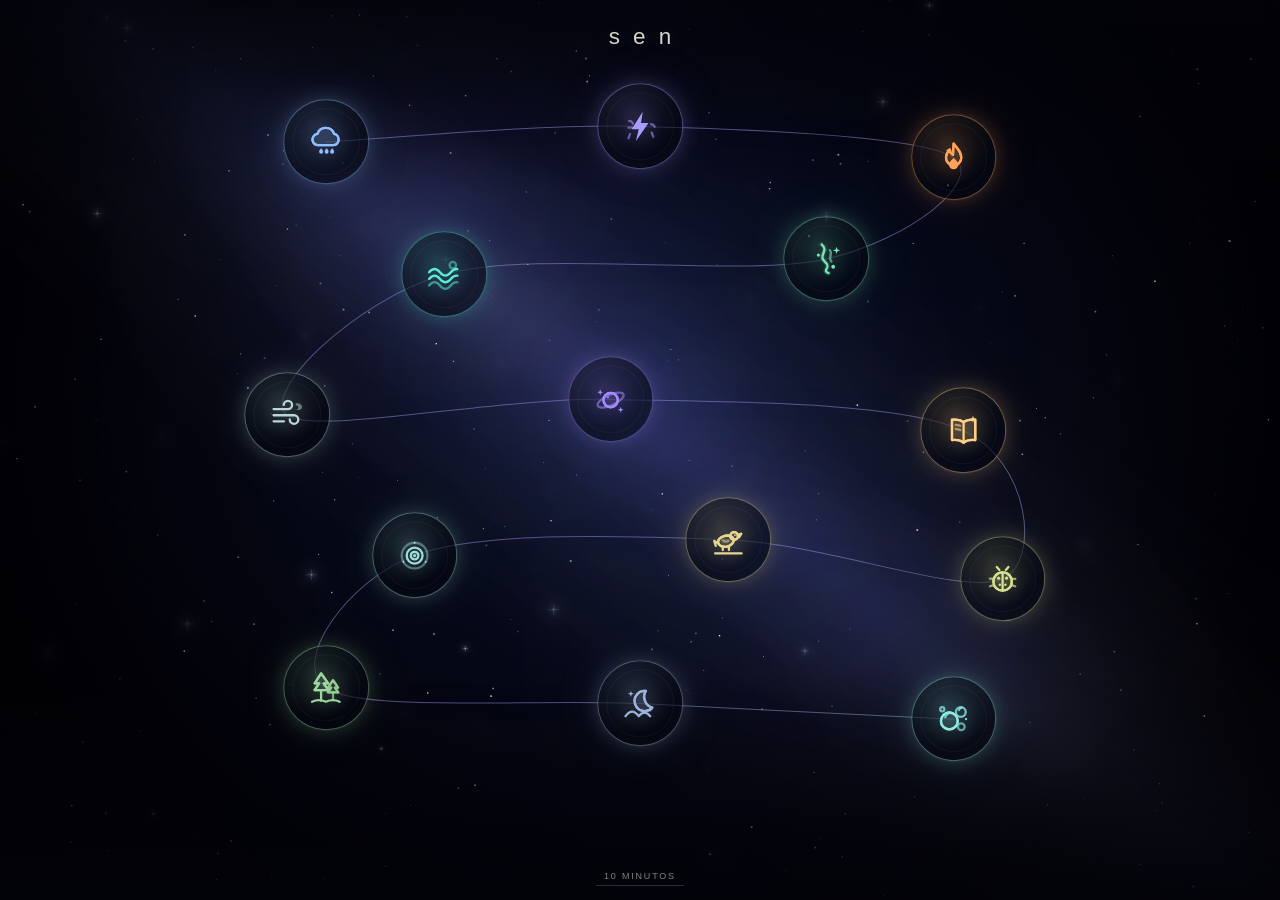
==== index.html @ 1aa938ed "Rehace los audios con escenas y fondo mínimo; limita la duración y limpia el menú" ====
<!doctype html>
<html lang="es">
  <head>
    <meta charset="utf-8" />
    <meta name="viewport" content="width=device-width, initial-scale=1, viewport-fit=cover" />
    <meta name="color-scheme" content="dark" />
    <meta name="theme-color" content="#07080a" />
    <meta
      name="description"
      content="sen: catorce ambientes de luz y sonido para descansar. Sesiones de 10, 15 o 30 minutos."
    />
    <meta name="apple-mobile-web-app-capable" content="yes" />
    <meta name="mobile-web-app-capable" content="yes" />
    <meta name="apple-mobile-web-app-status-bar-style" content="black-translucent" />
    <meta name="apple-mobile-web-app-title" content="sen" />
    <title>sen</title>
    <link rel="icon" href="assets/favicon.svg" type="image/svg+xml" />
    <link rel="stylesheet" href="src/styles/main.css" />
  </head>
  <body>
    <canvas class="menu-canvas" id="menu-canvas" aria-hidden="true"></canvas>
    <div class="menu-shade" aria-hidden="true"></div>

    <main class="app" id="app">
      <header class="brand">
        <span class="brand__mark">sen</span>
      </header>

      <h1 class="sr-only">sen — elige un ambiente de luz y sonido y la duración de tu sesión</h1>

      <div class="constellation" id="constellation">
        <svg class="constellation__lines" id="constellation-lines" viewBox="0 0 100 100" preserveAspectRatio="none" aria-hidden="true"></svg>
        <div class="nodes" id="grid" role="group" aria-label="Elige un ambiente"></div>
      </div>

      <footer class="foot">
        <button
          class="foot__duration"
          id="duration-trigger"
          type="button"
          aria-haspopup="dialog"
          aria-expanded="false"
          aria-controls="duration-pop"
          aria-label="Duración de la sesión: 10 minutos"
        >10 minutos</button>
      </footer>

      <section class="duration-pop" id="duration-pop" role="dialog" aria-label="Duración de la sesión" hidden>
        <div class="duration-pop__head">
          <h2>Duración de la sesión</h2>
          <button class="duration-pop__close" id="duration-close" type="button" aria-label="Cerrar">×</button>
        </div>
        <div class="duration-options" id="duration-options" role="group" aria-label="Minutos"></div>
        <p class="duration-note">La sesión termina con un fundido de 30 segundos.</p>
      </section>

      <noscript>
        <p class="noscript">sen necesita JavaScript para reproducir luz y sonido.</p>
      </noscript>
    </main>

    <section
      class="stage"
      id="stage"
      role="dialog"
      aria-modal="true"
      aria-label="Sesión"
      aria-hidden="true"
      tabindex="-1"
      hidden
    >
      <canvas class="stage__canvas" id="canvas" aria-hidden="true"></canvas>
      <div class="stage__vignette" aria-hidden="true"></div>
      <div class="stage__progress" aria-hidden="true"><span id="progress"></span></div>
      <div class="stage__dim" id="dim" aria-hidden="true"></div>

      <p class="stage__note" id="note" hidden>Audio no disponible</p>
      <p class="sr-only" id="live" aria-live="polite"></p>
    </section>

    <script type="module" src="src/main.js"></script>
  </body>
</html>
---- src/styles/main.css ----
:root {
  --bg: #02030a;
  --node-size: clamp(50px, 9.5vh, 100px);
  --ink: #eae6dd;
  --muted: #85847f;
  --radius: clamp(14px, 3.6vw, 20px);
  --pad-x: clamp(16px, 5vw, 48px);
  color-scheme: dark;
}

*,
*::before,
*::after {
  box-sizing: border-box;
}

html,
body {
  height: 100%;
}

html {
  overflow: hidden;
  background: var(--bg);
}

body {
  margin: 0;
  overflow: hidden;
  overscroll-behavior: none;
  background:
    radial-gradient(120% 80% at 50% 0%, #0a1024 0%, transparent 58%),
    var(--bg);
  color: var(--ink);
  font-family: ui-sans-serif, -apple-system, BlinkMacSystemFont, "SF Pro Text", "Segoe UI", Roboto, "Helvetica Neue", Arial, sans-serif;
  -webkit-font-smoothing: antialiased;
  -webkit-tap-highlight-color: transparent;
}

button {
  font: inherit;
  color: inherit;
}

[hidden] {
  display: none !important;
}

.sr-only {
  position: absolute;
  width: 1px;
  height: 1px;
  padding: 0;
  margin: -1px;
  overflow: hidden;
  clip: rect(0 0 0 0);
  clip-path: inset(50%);
  white-space: nowrap;
  border: 0;
}

/* --------------------------------------------------------------------------
   Pantalla principal
   -------------------------------------------------------------------------- */

.app {
  position: relative;
  z-index: 1;
  display: flex;
  flex-direction: column;
  height: 100vh;
  height: 100dvh;
  padding:
    max(14px, env(safe-area-inset-top))
    max(var(--pad-x), env(safe-area-inset-right))
    max(12px, env(safe-area-inset-bottom))
    max(var(--pad-x), env(safe-area-inset-left));
}

.menu-canvas {
  position: fixed;
  inset: 0;
  z-index: 0;
  width: 100%;
  height: 100%;
  pointer-events: none;
}

.menu-shade {
  position: fixed;
  inset: 0;
  z-index: 0;
  pointer-events: none;
  background:
    linear-gradient(180deg, rgba(2, 3, 9, 0.62) 0%, transparent 22%, transparent 74%, rgba(2, 3, 9, 0.72) 100%),
    radial-gradient(ellipse at 50% 46%, transparent 42%, rgba(0, 0, 0, 0.5) 100%);
}

.brand {
  display: flex;
  align-items: center;
  justify-content: center;
  flex: 0 0 auto;
  padding-top: clamp(4px, 1.4vh, 12px);
}

.brand__mark {
  padding-left: 0.58em;
  color: rgba(237, 233, 224, 0.9);
  font-size: clamp(18px, 2.5vmin, 24px);
  font-weight: 450;
  letter-spacing: 0.58em;
  line-height: 1;
  text-shadow: 0 0 24px rgba(190, 210, 255, 0.24);
}

.constellation {
  position: relative;
  flex: 1 1 auto;
  width: min(100%, 980px);
  max-height: 780px;
  min-height: 0;
  margin: auto;
}

.constellation__lines {
  position: absolute;
  inset: 0;
  z-index: 0;
  width: 100%;
  height: 100%;
  overflow: visible;
  pointer-events: none;
}

.constellation__lines path {
  fill: none;
  vector-effect: non-scaling-stroke;
  stroke-linecap: round;
  stroke-linejoin: round;
}

.constellation__lines .connection {
  stroke: url(#line-gradient);
  stroke-width: 1;
  opacity: 0.44;
  filter: drop-shadow(0 0 5px rgba(168, 194, 255, 0.3));
}

.constellation__lines .connection-glow {
  stroke: #a8c2ff;
  stroke-width: 7;
  opacity: 0.04;
  filter: blur(3px);
}

.constellation__lines .branch {
  stroke: url(#line-gradient);
  stroke-width: 0.8;
  opacity: 0.16;
}

.nodes {
  position: absolute;
  inset: 0;
  z-index: 1;
}

.node {
  position: absolute;
  left: calc(var(--x) * 1%);
  top: calc(var(--y) * 1%);
  display: grid;
  place-items: center;
  width: var(--node-size);
  height: var(--node-size);
  padding: 0;
  border: 1px solid var(--accent-line);
  border-radius: 50%;
  background:
    radial-gradient(circle at 40% 32%, var(--accent-soft), transparent 62%),
    rgba(5, 8, 16, 0.56);
  box-shadow:
    0 0 0 1px rgba(255, 255, 255, 0.025),
    0 0 24px -5px var(--accent-glow),
    0 0 62px -18px var(--accent-glow),
    inset 0 0 24px rgba(255, 255, 255, 0.02);
  color: var(--accent);
  cursor: pointer;
  transform: translate(-50%, -50%);
  transition:
    transform 240ms ease,
    border-color 240ms ease,
    box-shadow 240ms ease;
  animation: node-in 800ms cubic-bezier(0.22, 0.61, 0.36, 1) backwards;
  animation-delay: calc(var(--i) * 35ms + 100ms);
}

.node::before {
  content: "";
  position: absolute;
  inset: 8px;
  border: 1px solid rgba(255, 255, 255, 0.045);
  border-radius: 50%;
  pointer-events: none;
}

.node__icon {
  display: grid;
  place-items: center;
  width: 44%;
  height: 44%;
  filter: drop-shadow(0 0 9px var(--accent-glow));
  transition: transform 240ms ease;
}

.node__icon svg {
  width: 100%;
  height: 100%;
  fill: none;
  stroke: currentColor;
  stroke-width: 1.5;
  stroke-linecap: round;
  stroke-linejoin: round;
}

.node__icon svg .i-two {
  fill: currentColor;
  fill-opacity: 0.12;
}

.node__icon svg .i-solid {
  fill: currentColor;
  stroke: none;
}

.node__icon svg .i-dot {
  fill: currentColor;
  stroke: none;
}

.node__icon svg .i-soft-line {
  stroke-opacity: 0.55;
}

.node:active {
  transform: translate(-50%, -50%) scale(0.975);
}

.node:focus-visible {
  outline: 2px solid var(--accent);
  outline-offset: 5px;
}

@media (hover: hover) and (pointer: fine) {
  .node:hover {
    border-color: var(--accent);
    box-shadow:
      0 0 0 1px rgba(255, 255, 255, 0.04),
      0 0 30px -3px var(--accent-glow),
      0 0 80px -16px var(--accent-glow),
      inset 0 0 24px rgba(255, 255, 255, 0.03);
    transform: translate(-50%, -50%) scale(1.045);
  }

  .node:hover .node__icon {
    transform: scale(1.06);
  }
}

.foot {
  flex: 0 0 auto;
  display: flex;
  align-items: center;
  justify-content: center;
  padding: 8px 0 2px;
}

.foot__duration {
  padding: 4px 8px;
  border: 0;
  border-bottom: 1px solid rgba(255, 255, 255, 0.16);
  background: transparent;
  color: var(--muted);
  font: inherit;
  font-size: 9px;
  font-weight: 500;
  letter-spacing: 0.2em;
  text-transform: uppercase;
  cursor: pointer;
  transition: color 180ms ease, border-color 180ms ease;
}

.foot__duration:hover {
  color: var(--ink);
  border-color: var(--ink);
}

.foot__duration:focus-visible {
  outline: 2px solid var(--accent, #e9e4da);
  outline-offset: 4px;
}

.duration-pop {
  position: fixed;
  left: 50%;
  bottom: calc(max(16px, env(safe-area-inset-bottom)) + 44px);
  z-index: 6;
  width: min(calc(100vw - 32px), 360px);
  padding: 16px;
  border: 1px solid rgba(255, 255, 255, 0.12);
  border-radius: 18px;
  background: rgba(8, 11, 20, 0.88);
  box-shadow:
    0 24px 70px -30px rgba(0, 0, 0, 0.95),
    0 0 40px -28px rgba(160, 185, 255, 0.35);
  backdrop-filter: blur(24px) saturate(125%);
  -webkit-backdrop-filter: blur(24px) saturate(125%);
  transform: translateX(-50%);
  animation: duration-in 180ms ease;
}

.duration-pop__head {
  display: flex;
  align-items: center;
  justify-content: space-between;
  gap: 12px;
  margin-bottom: 13px;
}

.duration-pop__head h2 {
  margin: 0;
  color: var(--ink);
  font-size: 12px;
  font-weight: 500;
  letter-spacing: 0.04em;
}

.duration-pop__close {
  display: grid;
  place-items: center;
  width: 28px;
  height: 28px;
  padding: 0;
  border: 0;
  border-radius: 50%;
  background: transparent;
  color: var(--muted);
  font-size: 17px;
  cursor: pointer;
}

.duration-pop__close:hover {
  color: var(--ink);
  background: rgba(255, 255, 255, 0.06);
}

.duration-options {
  display: grid;
  grid-template-columns: repeat(3, minmax(0, 1fr));
  gap: 6px;
}

.duration-chip {
  min-height: 38px;
  padding: 0 6px;
  border: 1px solid rgba(255, 255, 255, 0.1);
  border-radius: 9px;
  background: rgba(255, 255, 255, 0.025);
  color: var(--muted);
  font: inherit;
  font-size: 11px;
  cursor: pointer;
  transition: color 160ms ease, border-color 160ms ease, background-color 160ms ease;
}

.duration-chip:hover {
  color: var(--ink);
  border-color: rgba(255, 255, 255, 0.22);
}

.duration-chip[aria-pressed="true"] {
  border-color: rgba(143, 189, 255, 0.65);
  background: rgba(143, 189, 255, 0.14);
  color: #e9f0ff;
}

.duration-note {
  margin: 11px 0 0;
  color: rgba(150, 148, 142, 0.72);
  font-size: 9.5px;
  line-height: 1.45;
}

@keyframes duration-in {
  from {
    opacity: 0;
    transform: translate(-50%, 6px);
  }
  to {
    opacity: 1;
    transform: translate(-50%, 0);
  }
}


.noscript {
  position: fixed;
  inset: auto 20px 24px;
  margin: 0;
  text-align: center;
  color: var(--muted);
  font-size: 12px;
}

@keyframes node-in {
  from {
    opacity: 0;
    scale: 0.9;
  }
  to {
    opacity: 1;
    scale: 1;
  }
}

@keyframes stage-in {
  from {
    opacity: 0;
  }
  to {
    opacity: 1;
  }
}

/* --------------------------------------------------------------------------
   Sesión a pantalla completa
   -------------------------------------------------------------------------- */

.stage {
  position: fixed;
  inset: 0;
  z-index: 10;
  overflow: hidden;
  background: #000;
  cursor: pointer;
  user-select: none;
  -webkit-user-select: none;
  opacity: 1;
  animation: stage-in 700ms ease;
  transition: opacity 420ms ease;
  touch-action: none;
}

.stage.is-leaving {
  opacity: 0;
  pointer-events: none;
}

.stage:focus {
  outline: none;
}

.stage__canvas {
  position: absolute;
  inset: 0;
  display: block;
  width: 100%;
  height: 100%;
}

.stage__vignette {
  position: absolute;
  inset: 0;
  background: radial-gradient(ellipse at 50% 50%, transparent 52%, rgba(0, 0, 0, 0.36) 100%);
  pointer-events: none;
}

.stage__progress {
  position: absolute;
  inset: 0 0 auto;
  height: 2px;
  background: rgba(255, 255, 255, 0.06);
  pointer-events: none;
}

.stage__progress span {
  display: block;
  width: 0;
  height: 100%;
  background: var(--accent, #e9e4da);
  box-shadow: 0 0 10px var(--accent, transparent);
}

.stage__dim {
  position: absolute;
  inset: 0;
  background: #000;
  opacity: 0;
  pointer-events: none;
  will-change: opacity;
}


/* --------------------------------------------------------------------------
   Aviso de audio
   -------------------------------------------------------------------------- */

.stage__note {
  position: absolute;
  left: 50%;
  bottom: calc(max(20px, env(safe-area-inset-bottom)) + 12px);
  z-index: 3;
  margin: 0;
  padding: 6px 12px;
  border: 1px solid rgba(255, 255, 255, 0.08);
  border-radius: 999px;
  background: rgba(0, 0, 0, 0.42);
  color: rgba(255, 255, 255, 0.62);
  font-size: 10.5px;
  letter-spacing: 0.06em;
  white-space: nowrap;
  transform: translateX(-50%);
  backdrop-filter: blur(10px);
  -webkit-backdrop-filter: blur(10px);
  pointer-events: none;
}

/* --------------------------------------------------------------------------
   Preferencia de movimiento reducido
   -------------------------------------------------------------------------- */

@media (prefers-reduced-motion: reduce) {
  .node {
    animation: none;
  }

  .stage {
    animation: none;
  }

  .node,
  .node__icon {
    transition: none;
  }

  .node:hover {
    transform: translate(-50%, -50%);
  }

  .duration-pop {
    animation: none;
  }
}

@media (max-height: 500px) {
  :root {
    --node-size: 44px;
  }
}

/* En pantallas muy bajas (móvil en horizontal) se gana espacio. */
@media (max-height: 460px) {
  .brand {
    padding-top: 0;
  }

  .app {
    padding-top: max(10px, env(safe-area-inset-top));
    padding-bottom: max(10px, env(safe-area-inset-bottom));
  }
}
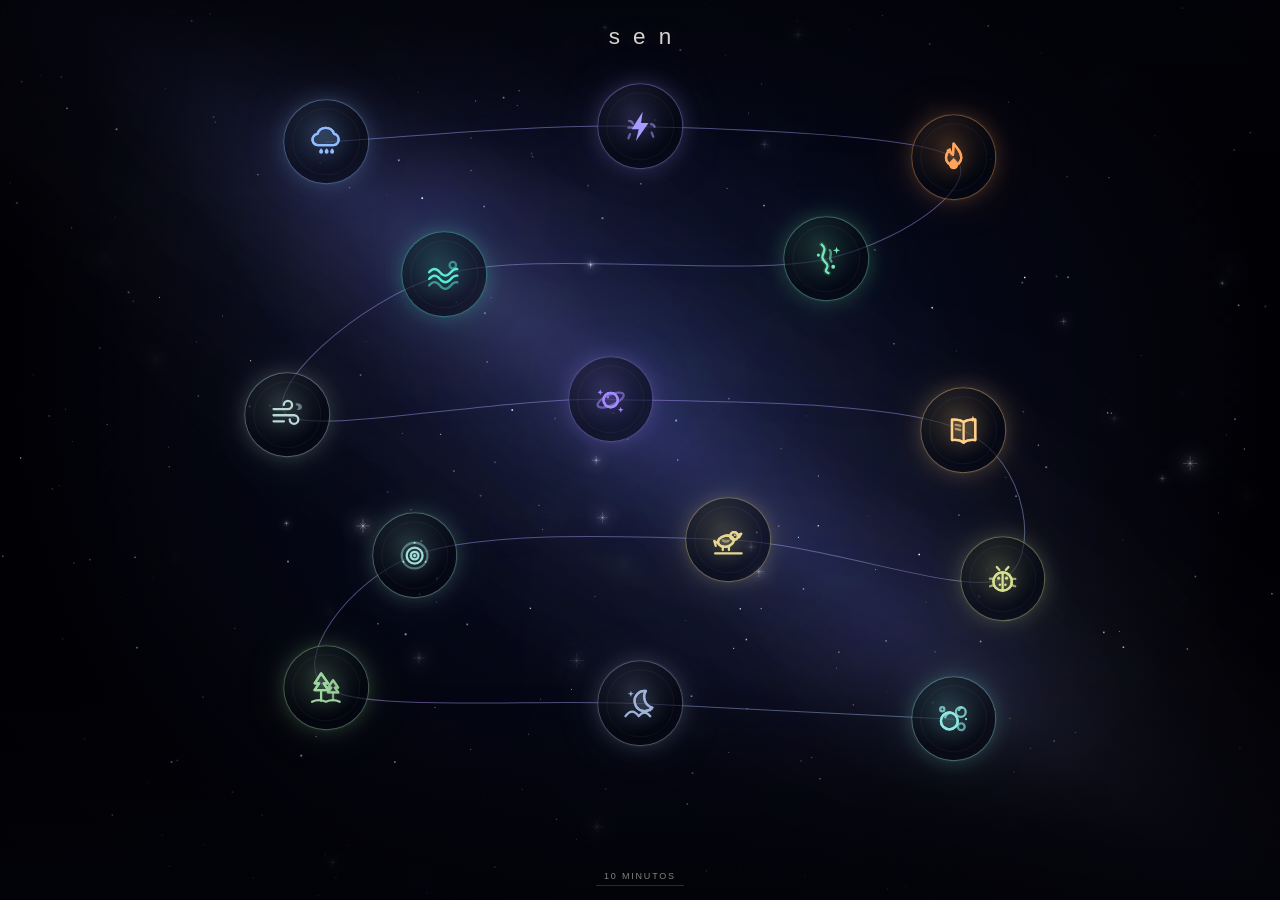
==== commit 6987724a: "Añade indicador de pista y cierre sutil en la sesión" ====
--- a/index.html
+++ b/index.html
@@ -74,6 +74,13 @@
       <div class="stage__progress" aria-hidden="true"><span id="progress"></span></div>
       <div class="stage__dim" id="dim" aria-hidden="true"></div>
 
+      <div class="stage__hud">
+        <button class="stage__track" id="track-label" type="button" hidden></button>
+        <button class="stage__close" id="session-close" type="button" aria-label="Cerrar ambiente y volver al menú">
+          <span aria-hidden="true">×</span>
+        </button>
+      </div>
+
       <p class="stage__note" id="note" hidden>Audio no disponible</p>
       <p class="sr-only" id="live" aria-live="polite"></p>
     </section>
--- a/src/styles/main.css
+++ b/src/styles/main.css
@@ -152,12 +152,6 @@
   stroke-width: 7;
   opacity: 0.04;
   filter: blur(3px);
-}
-
-.constellation__lines .branch {
-  stroke: url(#line-gradient);
-  stroke-width: 0.8;
-  opacity: 0.16;
 }
 
 .nodes {
@@ -501,6 +495,79 @@
   will-change: opacity;
 }
 
+.stage__hud {
+  position: absolute;
+  inset: 0;
+  z-index: 4;
+  display: flex;
+  align-items: flex-start;
+  justify-content: space-between;
+  padding:
+    max(18px, env(safe-area-inset-top))
+    max(18px, env(safe-area-inset-right))
+    max(18px, env(safe-area-inset-bottom))
+    max(18px, env(safe-area-inset-left));
+  pointer-events: none;
+  transition: opacity 420ms ease;
+}
+
+.stage__track,
+.stage__close {
+  appearance: none;
+  display: grid;
+  place-items: center;
+  min-width: 44px;
+  min-height: 44px;
+  padding: 10px 12px;
+  border: 0;
+  background: transparent;
+  color: rgba(255, 255, 255, 0.46);
+  font: inherit;
+  cursor: pointer;
+  pointer-events: auto;
+  transition: color 180ms ease, opacity 180ms ease;
+}
+
+.stage__track {
+  margin: -10px 0 0 -12px;
+  font-size: 10px;
+  font-weight: 500;
+  letter-spacing: 0.16em;
+  font-variant-numeric: tabular-nums;
+}
+
+.stage__close {
+  margin: -8px -10px 0 0;
+  font-size: 20px;
+  line-height: 1;
+}
+
+.stage__track:hover,
+.stage__close:hover {
+  color: rgba(255, 255, 255, 0.86);
+}
+
+.stage__track:focus-visible,
+.stage__close:focus-visible {
+  border-radius: 2px;
+  outline: 1px solid rgba(255, 255, 255, 0.5);
+  outline-offset: 4px;
+}
+
+.stage__track:disabled {
+  opacity: 0.55;
+  cursor: default;
+}
+
+.stage__track[hidden] {
+  display: none;
+}
+
+.stage.is-ending .stage__hud {
+  opacity: 0;
+  pointer-events: none;
+}
+
 
 /* --------------------------------------------------------------------------
    Aviso de audio
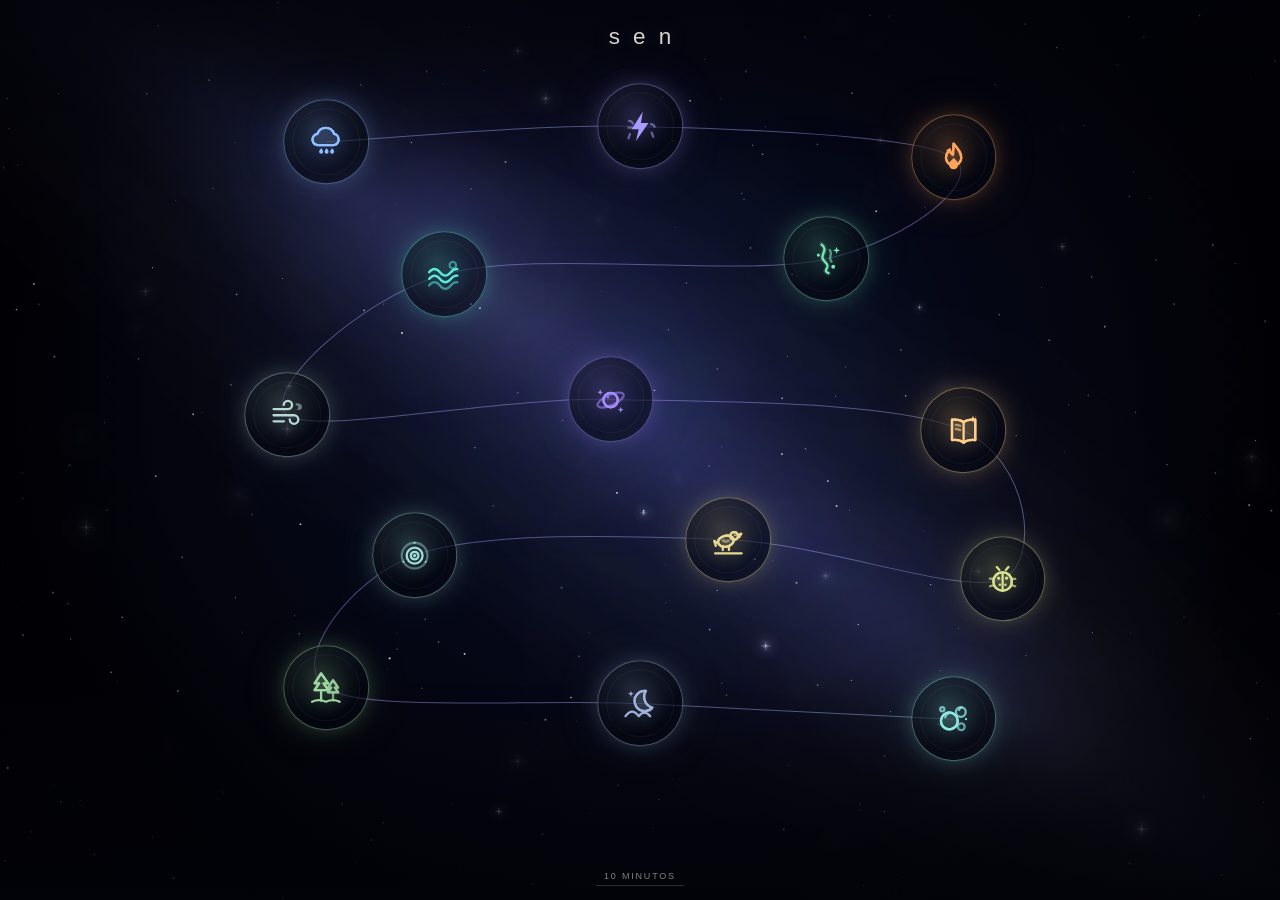
==== commit 17a872cd: "Retira los textos del selector de duración" ====
--- a/index.html
+++ b/index.html
@@ -47,11 +47,9 @@
 
       <section class="duration-pop" id="duration-pop" role="dialog" aria-label="Duración de la sesión" hidden>
         <div class="duration-pop__head">
-          <h2>Duración de la sesión</h2>
           <button class="duration-pop__close" id="duration-close" type="button" aria-label="Cerrar">×</button>
         </div>
         <div class="duration-options" id="duration-options" role="group" aria-label="Minutos"></div>
-        <p class="duration-note">La sesión termina con un fundido de 30 segundos.</p>
       </section>
 
       <noscript>
--- a/src/styles/main.css
+++ b/src/styles/main.css
@@ -317,17 +317,8 @@
 .duration-pop__head {
   display: flex;
   align-items: center;
-  justify-content: space-between;
-  gap: 12px;
-  margin-bottom: 13px;
-}
-
-.duration-pop__head h2 {
-  margin: 0;
-  color: var(--ink);
-  font-size: 12px;
-  font-weight: 500;
-  letter-spacing: 0.04em;
+  justify-content: flex-end;
+  margin-bottom: 6px;
 }
 
 .duration-pop__close {
@@ -377,13 +368,6 @@
   border-color: rgba(143, 189, 255, 0.65);
   background: rgba(143, 189, 255, 0.14);
   color: #e9f0ff;
-}
-
-.duration-note {
-  margin: 11px 0 0;
-  color: rgba(150, 148, 142, 0.72);
-  font-size: 9.5px;
-  line-height: 1.45;
 }
 
 @keyframes duration-in {
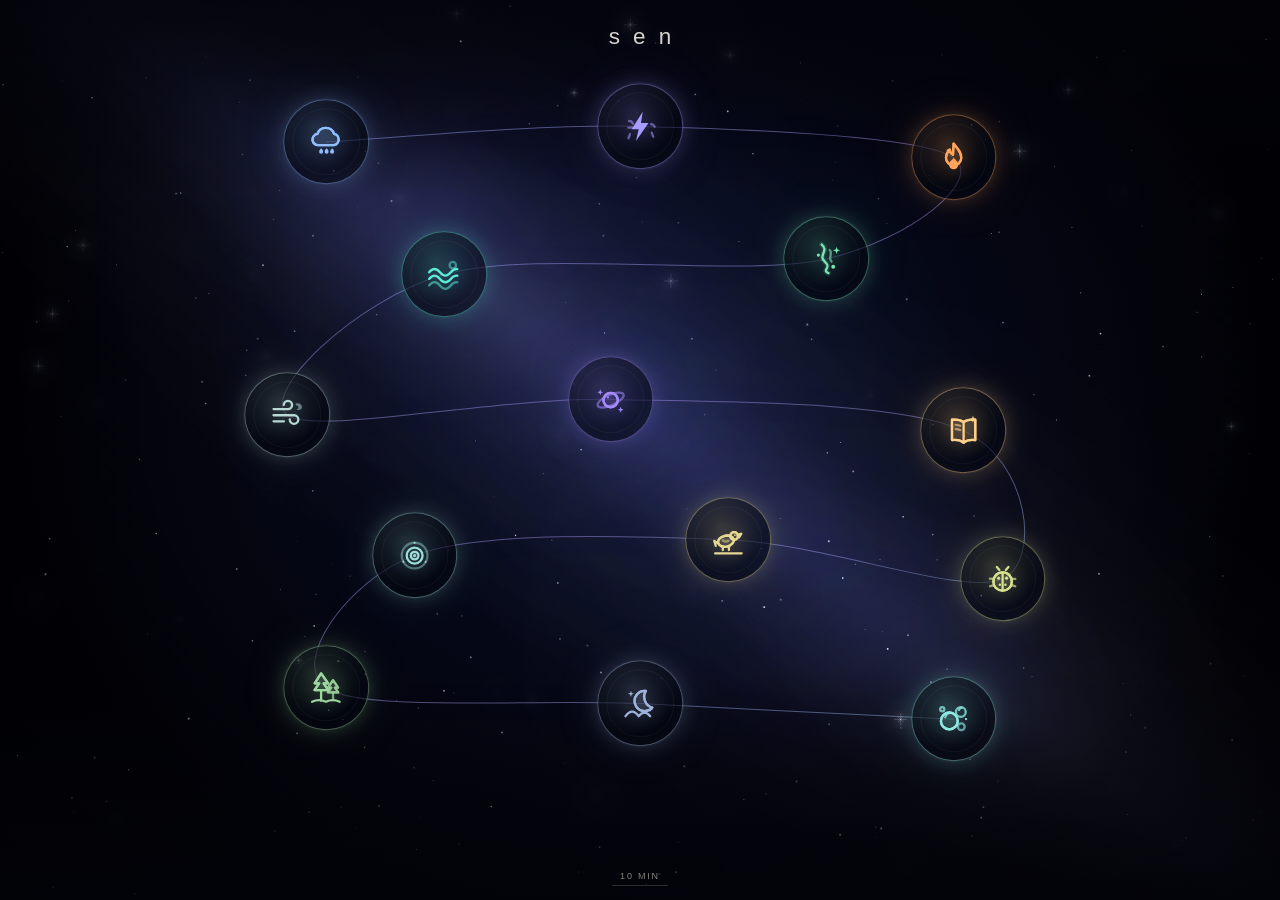
==== commit 77b247cb: "Quita la X del selector de duración" ====
--- a/index.html
+++ b/index.html
@@ -42,14 +42,11 @@
           aria-expanded="false"
           aria-controls="duration-pop"
           aria-label="Duración de la sesión: 10 minutos"
-        >10 minutos</button>
+        >10 MIN</button>
       </footer>
 
       <section class="duration-pop" id="duration-pop" role="dialog" aria-label="Duración de la sesión" hidden>
-        <div class="duration-pop__head">
-          <button class="duration-pop__close" id="duration-close" type="button" aria-label="Cerrar">×</button>
-        </div>
-        <div class="duration-options" id="duration-options" role="group" aria-label="Minutos"></div>
+        <div class="duration-options" id="duration-options" role="group" aria-label="Opciones de duración"></div>
       </section>
 
       <noscript>
--- a/src/styles/main.css
+++ b/src/styles/main.css
@@ -314,32 +314,6 @@
   animation: duration-in 180ms ease;
 }
 
-.duration-pop__head {
-  display: flex;
-  align-items: center;
-  justify-content: flex-end;
-  margin-bottom: 6px;
-}
-
-.duration-pop__close {
-  display: grid;
-  place-items: center;
-  width: 28px;
-  height: 28px;
-  padding: 0;
-  border: 0;
-  border-radius: 50%;
-  background: transparent;
-  color: var(--muted);
-  font-size: 17px;
-  cursor: pointer;
-}
-
-.duration-pop__close:hover {
-  color: var(--ink);
-  background: rgba(255, 255, 255, 0.06);
-}
-
 .duration-options {
   display: grid;
   grid-template-columns: repeat(3, minmax(0, 1fr));
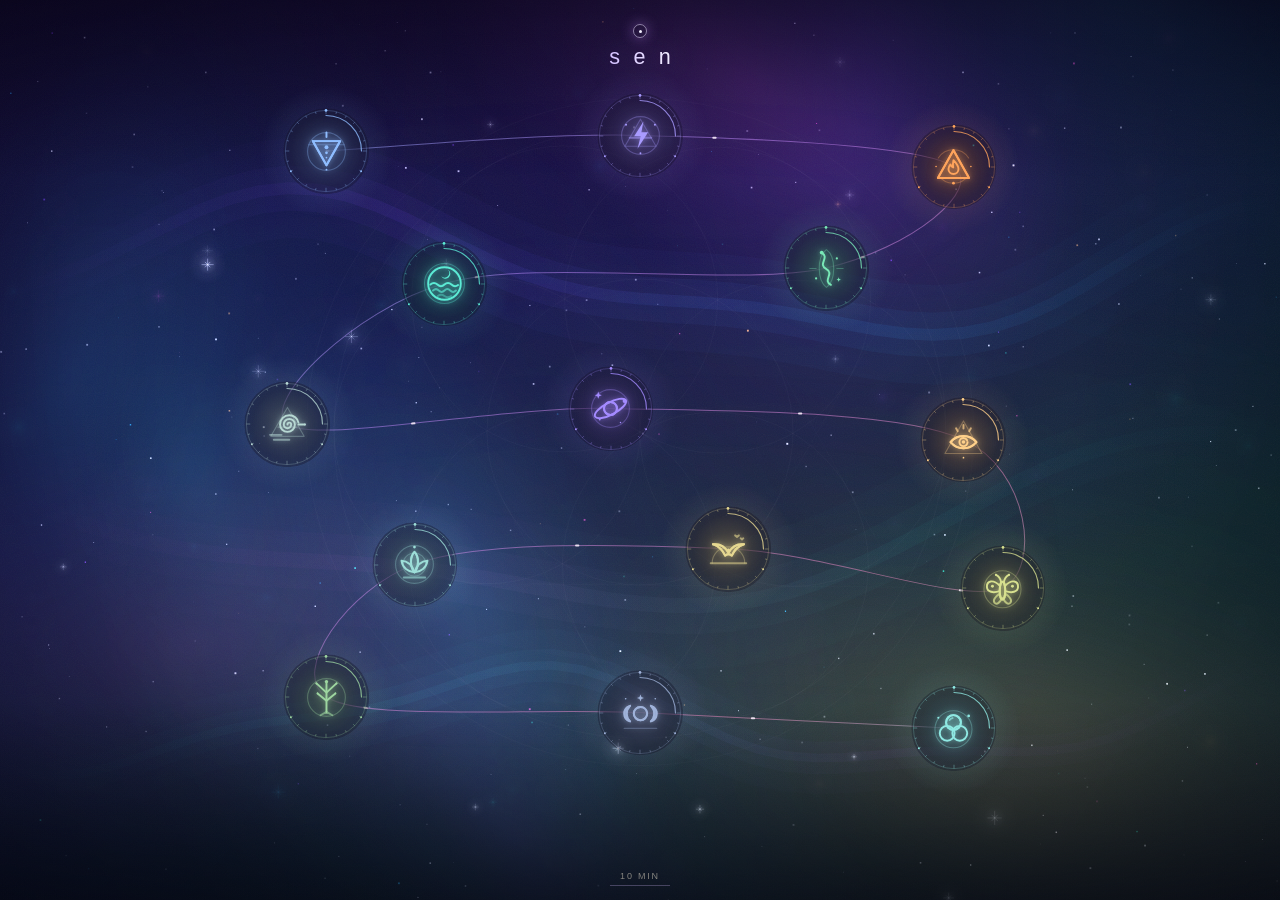
==== commit c605b050: "lab" ====
--- a/index.html
+++ b/index.html
@@ -23,6 +23,7 @@
 
     <main class="app" id="app">
       <header class="brand">
+        <span class="brand__sigil" aria-hidden="true"></span>
         <span class="brand__mark">sen</span>
       </header>
 
@@ -80,6 +81,8 @@
       <p class="sr-only" id="live" aria-live="polite"></p>
     </section>
 
+    <div class="portal" id="portal" aria-hidden="true" hidden></div>
+
     <script type="module" src="src/main.js"></script>
   </body>
 </html>
--- a/src/styles/main.css
+++ b/src/styles/main.css
@@ -92,26 +92,73 @@
   z-index: 0;
   pointer-events: none;
   background:
-    linear-gradient(180deg, rgba(2, 3, 9, 0.62) 0%, transparent 22%, transparent 74%, rgba(2, 3, 9, 0.72) 100%),
-    radial-gradient(ellipse at 50% 46%, transparent 42%, rgba(0, 0, 0, 0.5) 100%);
+    linear-gradient(180deg, rgba(4, 2, 14, 0.5) 0%, transparent 20%, transparent 78%, rgba(3, 2, 12, 0.62) 100%),
+    radial-gradient(ellipse at 50% 46%, transparent 48%, rgba(2, 0, 10, 0.45) 100%);
+}
+
+/* Grano muy fino para dar textura al cielo. */
+.menu-shade::after {
+  content: "";
+  position: absolute;
+  inset: 0;
+  opacity: 0.06;
+  mix-blend-mode: overlay;
+  background-image: url("data:image/svg+xml,%3Csvg xmlns='http://www.w3.org/2000/svg' width='160' height='160'%3E%3Cfilter id='n'%3E%3CfeTurbulence type='fractalNoise' baseFrequency='0.9' numOctaves='2' stitchTiles='stitch'/%3E%3C/filter%3E%3Crect width='100%25' height='100%25' filter='url(%23n)'/%3E%3C/svg%3E");
 }
 
 .brand {
   display: flex;
+  flex-direction: column;
   align-items: center;
   justify-content: center;
+  gap: 8px;
   flex: 0 0 auto;
-  padding-top: clamp(4px, 1.4vh, 12px);
+  padding-top: clamp(4px, 1.2vh, 10px);
+}
+
+.brand__sigil {
+  position: relative;
+  width: 14px;
+  height: 14px;
+  border: 1px solid rgba(232, 222, 255, 0.55);
+  border-radius: 50%;
+  box-shadow: 0 0 14px rgba(197, 139, 255, 0.45);
+  animation: sigil-breathe 7s ease-in-out infinite;
+}
+
+.brand__sigil::after {
+  content: "";
+  position: absolute;
+  inset: 4.5px;
+  border-radius: 50%;
+  background: #f4f1ff;
+  box-shadow: 0 0 8px #e0b8ff;
 }
 
 .brand__mark {
-  padding-left: 0.58em;
-  color: rgba(237, 233, 224, 0.9);
-  font-size: clamp(18px, 2.5vmin, 24px);
-  font-weight: 450;
-  letter-spacing: 0.58em;
+  padding-left: 0.62em;
+  font-size: clamp(17px, 2.4vmin, 23px);
+  font-weight: 300;
+  letter-spacing: 0.62em;
   line-height: 1;
-  text-shadow: 0 0 24px rgba(190, 210, 255, 0.24);
+  text-transform: lowercase;
+  background: linear-gradient(90deg, #cdb8ff, #ffffff 40%, #ffc9e8 60%, #b7f3ea);
+  background-size: 300% 100%;
+  -webkit-background-clip: text;
+  background-clip: text;
+  color: transparent;
+  filter: drop-shadow(0 0 14px rgba(200, 160, 255, 0.35));
+  animation: shimmer 18s ease-in-out infinite;
+}
+
+@keyframes shimmer {
+  0%, 100% { background-position: 0% 50%; }
+  50% { background-position: 100% 50%; }
+}
+
+@keyframes sigil-breathe {
+  0%, 100% { transform: scale(1); opacity: 0.75; }
+  50% { transform: scale(1.18); opacity: 1; }
 }
 
 .constellation {
@@ -121,6 +168,8 @@
   max-height: 780px;
   min-height: 0;
   margin: auto;
+  transform: translate(calc(var(--px, 0) * -7px), calc(var(--py, 0) * -7px));
+  transition: transform 1.2s cubic-bezier(0.2, 0.7, 0.2, 1);
 }
 
 .constellation__lines {
@@ -131,6 +180,7 @@
   height: 100%;
   overflow: visible;
   pointer-events: none;
+  transition: opacity 600ms ease;
 }
 
 .constellation__lines path {
@@ -143,15 +193,30 @@
 .constellation__lines .connection {
   stroke: url(#line-gradient);
   stroke-width: 1;
-  opacity: 0.44;
-  filter: drop-shadow(0 0 5px rgba(168, 194, 255, 0.3));
+  opacity: 0.5;
+  filter: drop-shadow(0 0 5px rgba(197, 139, 255, 0.45));
 }
 
 .constellation__lines .connection-glow {
-  stroke: #a8c2ff;
-  stroke-width: 7;
-  opacity: 0.04;
-  filter: blur(3px);
+  stroke: url(#line-gradient);
+  stroke-width: 9;
+  opacity: 0.06;
+  filter: blur(4px);
+}
+
+/* Luz que recorre la constelación. */
+.constellation__lines .connection-flow {
+  stroke: #fff4ff;
+  stroke-width: 2;
+  stroke-dasharray: 0.6 99.4;
+  opacity: 0.85;
+  filter: drop-shadow(0 0 4px #ffd1f3) drop-shadow(0 0 10px #c58bff);
+  animation: flow 26s linear infinite;
+}
+
+@keyframes flow {
+  from { stroke-dashoffset: 100; }
+  to { stroke-dashoffset: 0; }
 }
 
 .nodes {
@@ -161,6 +226,7 @@
 }
 
 .node {
+  --scale: 1;
   position: absolute;
   left: calc(var(--x) * 1%);
   top: calc(var(--y) * 1%);
@@ -169,97 +235,314 @@
   width: var(--node-size);
   height: var(--node-size);
   padding: 0;
-  border: 1px solid var(--accent-line);
+  border: 0;
   border-radius: 50%;
   background:
-    radial-gradient(circle at 40% 32%, var(--accent-soft), transparent 62%),
-    rgba(5, 8, 16, 0.56);
-  box-shadow:
-    0 0 0 1px rgba(255, 255, 255, 0.025),
-    0 0 24px -5px var(--accent-glow),
-    0 0 62px -18px var(--accent-glow),
-    inset 0 0 24px rgba(255, 255, 255, 0.02);
+    radial-gradient(circle at 50% 50%, var(--accent-soft) 0%, transparent 58%),
+    radial-gradient(circle at 50% 50%, rgba(8, 4, 22, 0.78) 0%, rgba(8, 4, 22, 0.35) 70%, transparent 72%);
   color: var(--accent);
   cursor: pointer;
-  transform: translate(-50%, -50%);
+  transform: translate(-50%, -50%) scale(var(--scale));
   transition:
-    transform 240ms ease,
-    border-color 240ms ease,
-    box-shadow 240ms ease;
-  animation: node-in 800ms cubic-bezier(0.22, 0.61, 0.36, 1) backwards;
-  animation-delay: calc(var(--i) * 35ms + 100ms);
-}
-
-.node::before {
-  content: "";
-  position: absolute;
-  inset: 8px;
-  border: 1px solid rgba(255, 255, 255, 0.045);
+    transform 600ms cubic-bezier(0.2, 0.8, 0.2, 1),
+    opacity 600ms ease,
+    filter 600ms ease;
+  animation: node-in 1400ms cubic-bezier(0.22, 0.61, 0.36, 1) backwards;
+  animation-delay: calc(var(--i) * 70ms + 150ms);
+}
+
+/* Halo que respira. */
+.node__halo {
+  position: absolute;
+  inset: -40%;
   border-radius: 50%;
-  pointer-events: none;
+  background: radial-gradient(circle, var(--accent-glow) 0%, transparent 62%);
+  opacity: 0.55;
+  pointer-events: none;
+  animation: halo 6s ease-in-out infinite;
+  animation-delay: calc(var(--i) * -0.73s);
+}
+
+@keyframes halo {
+  0%, 100% { opacity: 0.35; transform: scale(0.92); }
+  50% { opacity: 0.8; transform: scale(1.06); }
+}
+
+/* Anillo de sigilo que gira despacio. */
+.node__ring {
+  position: absolute;
+  inset: 0;
+  pointer-events: none;
+  animation: spin var(--spin, 90s) linear infinite;
+  animation-direction: var(--dir, normal);
+  transition: filter 400ms ease;
+}
+
+.node__ring svg {
+  width: 100%;
+  height: 100%;
+  overflow: visible;
+  fill: none;
+  stroke: currentColor;
+}
+
+.node__ring .r-orbit {
+  stroke-width: 0.6;
+  opacity: 0.45;
+}
+
+.node__ring .r-ticks {
+  stroke-width: 0.8;
+  opacity: 0.55;
+}
+
+.node__ring .r-arc {
+  stroke-width: 1.4;
+  opacity: 0.8;
+  stroke-linecap: round;
+}
+
+.node__ring .r-gem {
+  fill: currentColor;
+  stroke: none;
+}
+
+@keyframes spin {
+  to { transform: rotate(360deg); }
 }
 
 .node__icon {
+  position: relative;
   display: grid;
   place-items: center;
-  width: 44%;
-  height: 44%;
-  filter: drop-shadow(0 0 9px var(--accent-glow));
-  transition: transform 240ms ease;
+  width: 52%;
+  height: 52%;
+  filter: drop-shadow(0 0 6px var(--accent-glow)) drop-shadow(0 0 2px var(--accent-line));
+  transition: transform 500ms cubic-bezier(0.2, 0.8, 0.2, 1), filter 400ms ease;
 }
 
 .node__icon svg {
   width: 100%;
   height: 100%;
+  overflow: visible;
   fill: none;
   stroke: currentColor;
-  stroke-width: 1.5;
+  stroke-width: 1.05;
   stroke-linecap: round;
   stroke-linejoin: round;
 }
 
+.node__icon svg :is(path, circle, ellipse) {
+  stroke-dasharray: 1;
+  stroke-dashoffset: 0;
+  animation: draw 2.2s cubic-bezier(0.6, 0, 0.2, 1) backwards;
+  animation-delay: calc(var(--i) * 70ms + 400ms);
+}
+
+@keyframes draw {
+  from { stroke-dashoffset: 1; }
+  to { stroke-dashoffset: 0; }
+}
+
 .node__icon svg .i-two {
   fill: currentColor;
-  fill-opacity: 0.12;
-}
-
-.node__icon svg .i-solid {
-  fill: currentColor;
-  stroke: none;
-}
-
+  fill-opacity: 0.1;
+}
+
+.node__icon svg .i-solid,
 .node__icon svg .i-dot {
   fill: currentColor;
   stroke: none;
 }
 
-.node__icon svg .i-soft-line {
-  stroke-opacity: 0.55;
-}
-
-.node:active {
-  transform: translate(-50%, -50%) scale(0.975);
+.node__icon svg .i-faint {
+  stroke-width: 0.6;
+  opacity: 0.32;
 }
 
 .node:focus-visible {
-  outline: 2px solid var(--accent);
-  outline-offset: 5px;
+  outline: 1px solid var(--accent);
+  outline-offset: 6px;
 }
 
 @media (hover: hover) and (pointer: fine) {
   .node:hover {
-    border-color: var(--accent);
-    box-shadow:
-      0 0 0 1px rgba(255, 255, 255, 0.04),
-      0 0 30px -3px var(--accent-glow),
-      0 0 80px -16px var(--accent-glow),
-      inset 0 0 24px rgba(255, 255, 255, 0.03);
-    transform: translate(-50%, -50%) scale(1.045);
+    --scale: 1.08;
+  }
+
+  .node:hover .node__ring {
+    animation-duration: 12s;
+    filter: drop-shadow(0 0 4px var(--accent));
   }
 
   .node:hover .node__icon {
-    transform: scale(1.06);
-  }
+    transform: scale(1.08);
+    filter: drop-shadow(0 0 10px var(--accent)) drop-shadow(0 0 2px var(--accent));
+  }
+
+  .node:hover .node__icon svg :is(path, circle, ellipse) {
+    animation: draw 1.1s cubic-bezier(0.6, 0, 0.2, 1);
+  }
+
+  .node:hover .node__halo {
+    opacity: 1;
+  }
+}
+
+.node:active {
+  --scale: 0.96;
+}
+
+/* Invocación: el nodo elegido arde y el resto se pliega hacia él. */
+.app.is-invoking .node:not(.is-chosen) {
+  --scale: 0.4;
+  opacity: 0;
+  filter: blur(6px);
+  left: calc((var(--x) + (var(--ox) - var(--x)) * 0.6) * 1%);
+  top: calc((var(--y) + (var(--oy) - var(--y)) * 0.6) * 1%);
+  transition:
+    transform 900ms cubic-bezier(0.7, 0, 0.3, 1),
+    left 900ms cubic-bezier(0.7, 0, 0.3, 1),
+    top 900ms cubic-bezier(0.7, 0, 0.3, 1),
+    opacity 800ms ease,
+    filter 800ms ease;
+}
+
+.app.is-invoking .constellation__lines {
+  opacity: 0;
+}
+
+.app.is-invoking .brand,
+.app.is-invoking .foot {
+  opacity: 0;
+  transition: opacity 600ms ease;
+}
+
+.node.is-chosen {
+  z-index: 3;
+  --scale: 1.35;
+}
+
+.node.is-chosen .node__ring {
+  animation-duration: 2.4s;
+  filter: drop-shadow(0 0 8px var(--accent));
+}
+
+.node.is-chosen .node__halo {
+  opacity: 1;
+  animation: halo-burst 1s ease-out forwards;
+}
+
+.node.is-chosen .node__icon {
+  filter: drop-shadow(0 0 12px var(--accent)) drop-shadow(0 0 3px #fff);
+}
+
+@keyframes halo-burst {
+  from { transform: scale(1); }
+  to { transform: scale(2.4); opacity: 0; }
+}
+
+/* Regreso desde una sesión: los nodos vuelven a aparecer. */
+.app.is-returning .node {
+  animation: node-return 1200ms cubic-bezier(0.22, 0.61, 0.36, 1) backwards;
+  animation-delay: calc(var(--i) * 40ms);
+}
+
+.app.is-returning .node__icon svg :is(path, circle, ellipse) {
+  animation: draw 1.6s cubic-bezier(0.6, 0, 0.2, 1) backwards;
+  animation-delay: calc(var(--i) * 40ms + 200ms);
+}
+
+@keyframes node-return {
+  from {
+    opacity: 0;
+    filter: blur(8px);
+    scale: 0.7;
+  }
+  to {
+    opacity: 1;
+    filter: blur(0);
+    scale: 1;
+  }
+}
+
+/* Portal de luz desde el nodo elegido. */
+.portal {
+  position: fixed;
+  inset: 0;
+  z-index: 20;
+  overflow: hidden;
+  pointer-events: none;
+}
+
+.portal.is-fading {
+  opacity: 0;
+  transition: opacity 900ms ease;
+}
+
+/* Velo que oscurece el menú mientras crece la luz. */
+.portal::before {
+  content: "";
+  position: absolute;
+  inset: 0;
+  background: radial-gradient(circle at var(--ox) var(--oy), color-mix(in srgb, var(--accent) 22%, #06030f) 0%, #030209 70%);
+  opacity: 0;
+  animation: veil 800ms ease-in 300ms forwards;
+}
+
+@keyframes veil {
+  to { opacity: 1; }
+}
+
+.portal__light {
+  position: absolute;
+  left: var(--ox);
+  top: var(--oy);
+  width: 12px;
+  height: 12px;
+  margin: -6px 0 0 -6px;
+  border-radius: 50%;
+  background: radial-gradient(
+    circle,
+    color-mix(in srgb, color-mix(in srgb, var(--accent) 70%, #fff) 80%, transparent) 0%,
+    color-mix(in srgb, var(--accent) 60%, transparent) 10%,
+    color-mix(in srgb, var(--accent) 26%, transparent) 26%,
+    color-mix(in srgb, var(--accent) 9%, transparent) 46%,
+    transparent 68%
+  );
+  transform: scale(0);
+  animation: portal-grow 1100ms cubic-bezier(0.75, 0, 0.25, 1) 280ms forwards;
+}
+
+@keyframes portal-grow {
+  to { transform: scale(var(--cover, 300)); }
+}
+
+.portal__ring {
+  position: absolute;
+  left: var(--ox);
+  top: var(--oy);
+  width: 60px;
+  height: 60px;
+  margin: -30px 0 0 -30px;
+  border: 1px solid var(--accent);
+  border-radius: 50%;
+  box-shadow: 0 0 18px var(--accent), inset 0 0 12px var(--accent);
+  opacity: 0;
+  animation: ripple 1300ms cubic-bezier(0.2, 0.7, 0.3, 1) forwards;
+}
+
+.portal__ring:nth-child(2) {
+  animation-delay: 160ms;
+}
+
+.portal__ring:nth-child(3) {
+  animation-delay: 320ms;
+}
+
+@keyframes ripple {
+  0% { opacity: 0.9; transform: scale(0.6); }
+  100% { opacity: 0; transform: scale(9); }
 }
 
 .foot {
@@ -271,9 +554,9 @@
 }
 
 .foot__duration {
-  padding: 4px 8px;
+  padding: 4px 10px;
   border: 0;
-  border-bottom: 1px solid rgba(255, 255, 255, 0.16);
+  border-bottom: 1px solid rgba(214, 190, 255, 0.28);
   background: transparent;
   color: var(--muted);
   font: inherit;
@@ -368,10 +651,12 @@
 @keyframes node-in {
   from {
     opacity: 0;
-    scale: 0.9;
+    filter: blur(10px);
+    scale: 0.6;
   }
   to {
     opacity: 1;
+    filter: blur(0);
     scale: 1;
   }
 }
@@ -407,6 +692,12 @@
 .stage.is-leaving {
   opacity: 0;
   pointer-events: none;
+}
+
+/* Mientras dura la invocación, el escenario espera oculto. */
+.stage.is-awaiting {
+  opacity: 0;
+  animation: none;
 }
 
 .stage:focus {
@@ -556,8 +847,18 @@
    -------------------------------------------------------------------------- */
 
 @media (prefers-reduced-motion: reduce) {
-  .node {
-    animation: none;
+  .node,
+  .node__halo,
+  .node__ring,
+  .node__icon svg :is(path, circle, ellipse),
+  .brand__sigil,
+  .brand__mark,
+  .constellation__lines .connection-flow {
+    animation: none !important;
+  }
+
+  .constellation {
+    transform: none;
   }
 
   .stage {
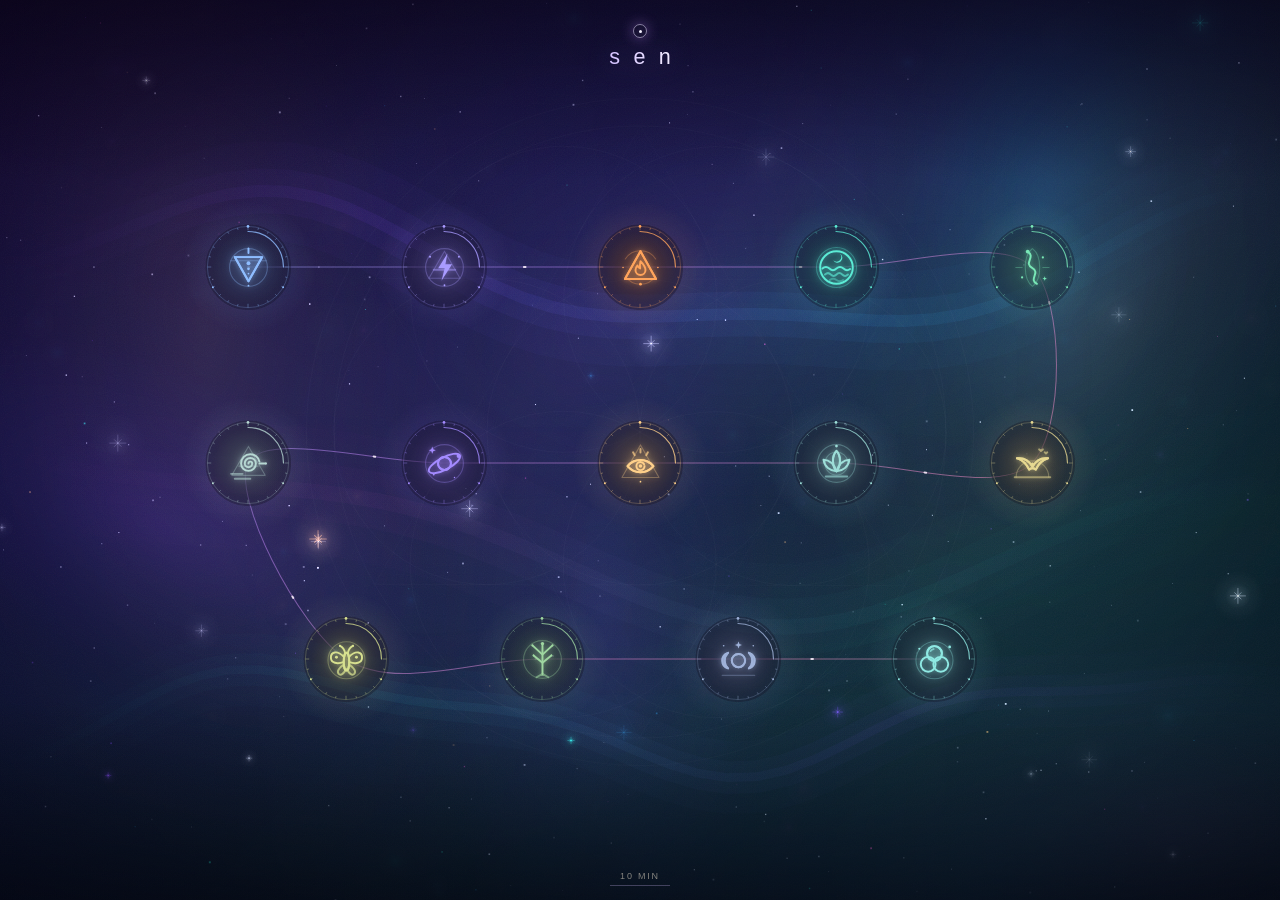
==== commit fa59f741: "Portada: el logo abre el laboratorio" ====
--- a/index.html
+++ b/index.html
@@ -22,10 +22,10 @@
     <div class="menu-shade" aria-hidden="true"></div>
 
     <main class="app" id="app">
-      <header class="brand">
+      <a class="brand" href="lab/" aria-label="sen — abrir el laboratorio" title="Abrir el laboratorio">
         <span class="brand__sigil" aria-hidden="true"></span>
-        <span class="brand__mark">sen</span>
-      </header>
+        <span class="brand__mark" aria-hidden="true">sen</span>
+      </a>
 
       <h1 class="sr-only">sen — elige un ambiente de luz y sonido y la duración de tu sesión</h1>
 
--- a/src/styles/main.css
+++ b/src/styles/main.css
@@ -114,6 +114,14 @@
   gap: 8px;
   flex: 0 0 auto;
   padding-top: clamp(4px, 1.2vh, 10px);
+  color: inherit;
+  text-decoration: none;
+  border-radius: 8px;
+}
+
+.brand:focus-visible {
+  outline: 2px solid rgba(232, 222, 255, 0.7);
+  outline-offset: 6px;
 }
 
 .brand__sigil {
@@ -247,8 +255,8 @@
     transform 600ms cubic-bezier(0.2, 0.8, 0.2, 1),
     opacity 600ms ease,
     filter 600ms ease;
-  animation: node-in 1400ms cubic-bezier(0.22, 0.61, 0.36, 1) backwards;
-  animation-delay: calc(var(--i) * 70ms + 150ms);
+  animation: node-in 700ms cubic-bezier(0.22, 0.61, 0.36, 1) backwards;
+  animation-delay: calc(var(--i) * 30ms + 80ms);
 }
 
 /* Halo que respira. */
@@ -335,8 +343,8 @@
 .node__icon svg :is(path, circle, ellipse) {
   stroke-dasharray: 1;
   stroke-dashoffset: 0;
-  animation: draw 2.2s cubic-bezier(0.6, 0, 0.2, 1) backwards;
-  animation-delay: calc(var(--i) * 70ms + 400ms);
+  animation: draw 750ms cubic-bezier(0.6, 0, 0.2, 1) backwards;
+  animation-delay: calc(var(--i) * 30ms + 140ms);
 }
 
 @keyframes draw {
@@ -440,30 +448,6 @@
 @keyframes halo-burst {
   from { transform: scale(1); }
   to { transform: scale(2.4); opacity: 0; }
-}
-
-/* Regreso desde una sesión: los nodos vuelven a aparecer. */
-.app.is-returning .node {
-  animation: node-return 1200ms cubic-bezier(0.22, 0.61, 0.36, 1) backwards;
-  animation-delay: calc(var(--i) * 40ms);
-}
-
-.app.is-returning .node__icon svg :is(path, circle, ellipse) {
-  animation: draw 1.6s cubic-bezier(0.6, 0, 0.2, 1) backwards;
-  animation-delay: calc(var(--i) * 40ms + 200ms);
-}
-
-@keyframes node-return {
-  from {
-    opacity: 0;
-    filter: blur(8px);
-    scale: 0.7;
-  }
-  to {
-    opacity: 1;
-    filter: blur(0);
-    scale: 1;
-  }
 }
 
 /* Portal de luz desde el nodo elegido. */
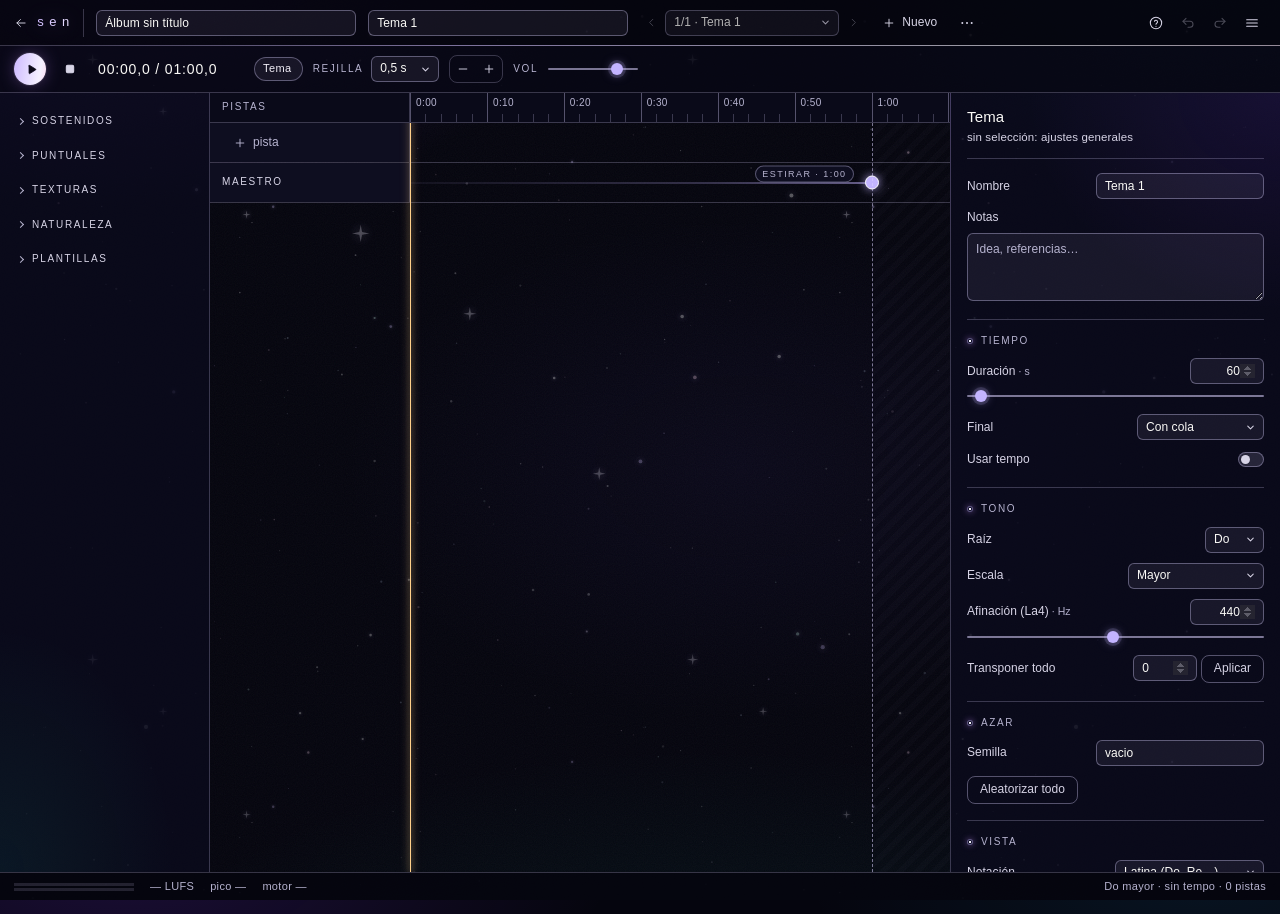
==== commit 19f11931: "Portada: laboratorio en /, ambientes en /music y borrar capas" ====
--- a/index.html
+++ b/index.html
@@ -4,85 +4,239 @@
     <meta charset="utf-8" />
     <meta name="viewport" content="width=device-width, initial-scale=1, viewport-fit=cover" />
     <meta name="color-scheme" content="dark" />
-    <meta name="theme-color" content="#07080a" />
-    <meta
-      name="description"
-      content="sen: catorce ambientes de luz y sonido para descansar. Sesiones de 10, 15 o 30 minutos."
-    />
-    <meta name="apple-mobile-web-app-capable" content="yes" />
-    <meta name="mobile-web-app-capable" content="yes" />
-    <meta name="apple-mobile-web-app-status-bar-style" content="black-translucent" />
-    <meta name="apple-mobile-web-app-title" content="sen" />
-    <title>sen</title>
+    <meta name="theme-color" content="#05050e" />
+    <meta name="description" content="sen lab: editor de música ambiental sintética. Compón con notas, ruidos y simulaciones de naturaleza y descarga el WAV." />
+    <title>sen · lab</title>
     <link rel="icon" href="assets/favicon.svg" type="image/svg+xml" />
-    <link rel="stylesheet" href="src/styles/main.css" />
+    <link rel="stylesheet" href="lab/lab.css" />
+    <link rel="canonical" href="https://fraguio.com/sen/" />
   </head>
   <body>
-    <canvas class="menu-canvas" id="menu-canvas" aria-hidden="true"></canvas>
-    <div class="menu-shade" aria-hidden="true"></div>
-
-    <main class="app" id="app">
-      <a class="brand" href="lab/" aria-label="sen — abrir el laboratorio" title="Abrir el laboratorio">
-        <span class="brand__sigil" aria-hidden="true"></span>
-        <span class="brand__mark" aria-hidden="true">sen</span>
-      </a>
-
-      <h1 class="sr-only">sen — elige un ambiente de luz y sonido y la duración de tu sesión</h1>
-
-      <div class="constellation" id="constellation">
-        <svg class="constellation__lines" id="constellation-lines" viewBox="0 0 100 100" preserveAspectRatio="none" aria-hidden="true"></svg>
-        <div class="nodes" id="grid" role="group" aria-label="Elige un ambiente"></div>
+    <svg class="sprite" aria-hidden="true" focusable="false">
+      <symbol id="i-back" viewBox="0 0 24 24"><path d="M19 12H5"/><path d="m11 18-6-6 6-6"/></symbol>
+      <symbol id="i-play" viewBox="0 0 24 24"><path d="M8 6.2v11.6a.8.8 0 0 0 1.2.7l9.3-5.8a.8.8 0 0 0 0-1.4L9.2 5.5a.8.8 0 0 0-1.2.7z" fill="currentColor"/></symbol>
+      <symbol id="i-pause" viewBox="0 0 24 24"><rect x="7" y="5.5" width="3" height="13" rx="1" fill="currentColor"/><rect x="14" y="5.5" width="3" height="13" rx="1" fill="currentColor"/></symbol>
+      <symbol id="i-stop" viewBox="0 0 24 24"><rect x="6.5" y="6.5" width="11" height="11" rx="2" fill="currentColor"/></symbol>
+      <symbol id="i-undo" viewBox="0 0 24 24"><path d="M9 14 4.5 9.5 9 5"/><path d="M4.5 9.5H15a4.5 4.5 0 0 1 0 9h-3"/></symbol>
+      <symbol id="i-redo" viewBox="0 0 24 24"><path d="m15 14 4.5-4.5L15 5"/><path d="M19.5 9.5H9a4.5 4.5 0 0 0 0 9h3"/></symbol>
+      <symbol id="i-help" viewBox="0 0 24 24"><circle cx="12" cy="12" r="8.5"/><path d="M9.7 9.4a2.4 2.4 0 0 1 4.6 1c0 1.6-2.3 2-2.3 3.6"/><circle cx="12" cy="16.9" r=".9" fill="currentColor" stroke="none"/></symbol>
+      <symbol id="i-menu" viewBox="0 0 24 24"><path d="M4 7h16M4 12h16M4 17h16"/></symbol>
+      <symbol id="i-more" viewBox="0 0 24 24"><circle cx="5" cy="12" r="1.5" fill="currentColor" stroke="none"/><circle cx="12" cy="12" r="1.5" fill="currentColor" stroke="none"/><circle cx="19" cy="12" r="1.5" fill="currentColor" stroke="none"/></symbol>
+      <symbol id="i-loop" viewBox="0 0 24 24"><path d="M4.5 11.5V10a4 4 0 0 1 4-4h11"/><path d="m16.5 3 3 3-3 3"/><path d="M19.5 12.5V14a4 4 0 0 1-4 4h-11"/><path d="m7.5 21-3-3 3-3"/></symbol>
+      <symbol id="i-repeat" viewBox="0 0 24 24"><path d="M19.5 12a7.5 7.5 0 1 1-2.2-5.3"/><path d="M19.5 4.5v4h-4"/></symbol>
+      <symbol id="i-shuffle" viewBox="0 0 24 24"><path d="M3.5 7h3c2 0 3.1 1 4 2.6l3 5.3c.9 1.6 2 2.6 4 2.6h3"/><path d="m17.5 14.5 3 3-3 3"/><path d="M3.5 17h3c1.3 0 2.2-.4 2.9-1.2"/><path d="M14.6 8.2C15.3 7.4 16.2 7 17.5 7h3"/><path d="m17.5 4 3 3-3 3"/></symbol>
+      <symbol id="i-keys" viewBox="0 0 24 24"><rect x="3.5" y="5.5" width="17" height="13" rx="2"/><path d="M9.2 18.5v-4.5M14.8 18.5v-4.5"/><rect x="7.7" y="5.5" width="3" height="8.5" rx=".7" fill="currentColor" stroke="none"/><rect x="13.3" y="5.5" width="3" height="8.5" rx=".7" fill="currentColor" stroke="none"/></symbol>
+      <symbol id="i-close" viewBox="0 0 24 24"><path d="m7 7 10 10M17 7 7 17"/></symbol>
+      <symbol id="i-plus" viewBox="0 0 24 24"><path d="M12 5.5v13M5.5 12h13"/></symbol>
+      <symbol id="i-minus" viewBox="0 0 24 24"><path d="M5.5 12h13"/></symbol>
+      <symbol id="i-chev-l" viewBox="0 0 24 24"><path d="m14.5 6-6 6 6 6"/></symbol>
+      <symbol id="i-chev-r" viewBox="0 0 24 24"><path d="m9.5 6 6 6-6 6"/></symbol>
+      <symbol id="i-arrow-r" viewBox="0 0 24 24"><path d="M5 12h14"/><path d="m13 6 6 6-6 6"/></symbol>
+      <symbol id="i-copy" viewBox="0 0 24 24"><rect x="8.5" y="8.5" width="11" height="11" rx="2"/><path d="M15.5 8.5V6a2 2 0 0 0-2-2h-7a2 2 0 0 0-2 2v7a2 2 0 0 0 2 2h2.5"/></symbol>
+      <symbol id="i-edit" viewBox="0 0 24 24"><path d="m4 20 4.6-1.1L19 8.5a2.1 2.1 0 0 0-3-3L5.6 15.9 4 20Z"/><path d="m14.8 6.7 3 3"/></symbol>
+      <symbol id="i-check" viewBox="0 0 24 24"><path d="m5 12.5 4.5 4.5L19 7.5"/></symbol>
+      <symbol id="i-trash" viewBox="0 0 24 24"><path d="M5 7h14"/><path d="M9 7V5.5a1 1 0 0 1 1-1h4a1 1 0 0 1 1 1V7"/><path d="m7.5 7 .7 11.5a1.6 1.6 0 0 0 1.6 1.5h4.4a1.6 1.6 0 0 0 1.6-1.5L16.5 7"/></symbol>
+    </svg>
+    <div class="boot" id="boot">sen · lab</div>
+
+    <section class="unsupported" id="unsupported" hidden>
+      <h1>sen · lab</h1>
+      <p>Este navegador no puede ejecutar el editor. Falta:</p>
+      <ul id="unsupported-list"></ul>
+      <p class="muted">Usa Chrome o Edge 98+, Firefox 114+ o Safari 15.4+, desde HTTPS o <code>localhost</code>.</p>
+      <p><a href="lab/guia.html">Instrucciones del laboratorio</a> · <a href="music/">← Escuchar los ambientes</a></p>
+    </section>
+
+    <div class="lab" id="app" title="Editor del laboratorio" hidden>
+      <header class="topbar" title="Cabecera del laboratorio">
+        <a class="back" href="music/" aria-label="Escuchar los ambientes de sen" title="Escuchar los ambientes"><svg class="i i--back" aria-hidden="true" focusable="false"><use href="#i-back"/></svg><span>sen</span></a>
+        <label class="title title--album">
+          <span class="sr-only">Nombre del álbum</span>
+          <input id="album-name" type="text" autocomplete="off" spellcheck="false" maxlength="120" placeholder="Álbum sin título" />
+        </label>
+        <label class="title title--theme">
+          <span class="sr-only">Nombre del tema abierto</span>
+          <input id="project-name" type="text" autocomplete="off" spellcheck="false" maxlength="120" placeholder="Tema sin título" />
+        </label>
+        <div class="theme-nav" role="group" aria-label="Temas del álbum">
+          <button class="icon-btn icon-btn--small" id="theme-prev" type="button" aria-label="Tema anterior" title="Tema anterior"><svg class="i i--chev-l" aria-hidden="true" focusable="false"><use href="#i-chev-l"/></svg></button>
+          <label class="theme-select">
+            <span class="sr-only">Tema abierto</span>
+            <select id="theme-select" title="Elegir un tema del álbum"></select>
+          </label>
+          <button class="icon-btn icon-btn--small" id="theme-next" type="button" aria-label="Tema siguiente" title="Tema siguiente"><svg class="i i--chev-r" aria-hidden="true" focusable="false"><use href="#i-chev-r"/></svg></button>
+          <button class="btn btn--quiet theme-new" id="new-theme" type="button" title="Crear un tema nuevo en el álbum">
+            <svg class="i i--plus" aria-hidden="true" focusable="false"><use href="#i-plus"/></svg>Nuevo
+          </button>
+          <div class="menu" id="theme-menu">
+            <button class="icon-btn menu__trigger" id="theme-menu-trigger" type="button" aria-haspopup="menu" aria-expanded="false" aria-controls="theme-menu-pop" aria-label="Más acciones del tema" title="Más acciones del tema">
+              <svg class="i i--more" aria-hidden="true" focusable="false"><use href="#i-more"/></svg>
+            </button>
+            <div class="menu__pop" id="theme-menu-pop" role="menu" aria-labelledby="theme-menu-trigger" hidden>
+              <button class="menu__item menu__item--danger" id="delete-theme" type="button" role="menuitem" title="Eliminar el tema abierto">
+                <span class="menu__label">Eliminar</span>
+                <span class="menu__meta">Elimina este tema del álbum</span>
+              </button>
+              <button class="menu__item menu__item--primary" id="export" type="button" role="menuitem" title="Exportar el tema abierto · Cmd/Ctrl+E">
+                <span class="menu__label">Exportar</span>
+                <span class="menu__meta">Exporta el tema abierto · Cmd/Ctrl+E</span>
+              </button>
+            </div>
+          </div>
+        </div>
+        <span class="save-state" id="save-state" role="status" aria-live="polite" hidden></span>
+        <div class="topbar__actions">
+          <a class="icon-btn help-link" id="help" href="lab/guia.html" target="_blank" rel="noopener" aria-label="Instrucciones (se abre en otra pestaña)" title="Instrucciones (?)"><svg class="i i--help" aria-hidden="true" focusable="false"><use href="#i-help"/></svg></a>
+          <button class="icon-btn" id="undo" type="button" aria-label="Deshacer" title="Deshacer (Cmd/Ctrl+Z)"><svg class="i i--undo" aria-hidden="true" focusable="false"><use href="#i-undo"/></svg></button>
+          <button class="icon-btn" id="redo" type="button" aria-label="Rehacer" title="Rehacer (Mayús+Cmd/Ctrl+Z)"><svg class="i i--redo" aria-hidden="true" focusable="false"><use href="#i-redo"/></svg></button>
+          <div class="menu" id="app-menu">
+            <button class="icon-btn menu__trigger" id="menu-trigger" type="button" aria-haspopup="menu" aria-expanded="false" aria-controls="menu-pop" aria-label="Menú del álbum" title="Menú del álbum">
+              <svg class="i i--menu" aria-hidden="true" focusable="false"><use href="#i-menu"/></svg>
+            </button>
+            <div class="menu__pop" id="menu-pop" role="menu" aria-labelledby="menu-trigger" hidden>
+              <button class="menu__item" id="new" type="button" role="menuitem" title="Crear un álbum nuevo">
+                <span class="menu__label">Nuevo</span>
+                <span class="menu__meta">Crea un álbum nuevo</span>
+              </button>
+              <button class="menu__item" id="open" type="button" role="menuitem" title="Abrir un álbum, un tema (.json), un WAV o un MIDI">
+                <span class="menu__label">Abrir</span>
+                <span class="menu__meta">Álbum, tema, WAV o MIDI</span>
+              </button>
+              <button class="menu__item" id="save-project" type="button" role="menuitem" title="Guardar el álbum completo (.sen-album.json) · Cmd/Ctrl+S">
+                <span class="menu__label">Guardar</span>
+                <span class="menu__meta">Álbum completo · Cmd/Ctrl+S</span>
+              </button>
+              <button class="menu__item" id="fullscreen" type="button" role="menuitem" title="Poner la aplicación en pantalla completa">
+                <span class="menu__label" id="fullscreen-label">Pantalla completa</span>
+                <span class="menu__meta" id="fullscreen-meta">Oculta la interfaz del navegador</span>
+              </button>
+            </div>
+          </div>
+          <input id="open-file" type="file" accept=".json,.wav,.mid,.midi,application/json,audio/wav,audio/x-wav,audio/midi" hidden />
+        </div>
+      </header>
+
+      <div class="transport" id="transport" role="toolbar" aria-label="Transporte">
+        <button class="play" id="play" type="button" aria-label="Reproducir" title="Reproducir / pausa (Espacio)"><svg class="i i--play" aria-hidden="true" focusable="false"><use href="#i-play"/></svg></button>
+        <button class="icon-btn" id="stop" type="button" aria-label="Detener y volver al inicio" title="Detener (Inicio)"><svg class="i i--stop" aria-hidden="true" focusable="false"><use href="#i-stop"/></svg></button>
+        <output class="clock" id="clock" aria-label="Posición">00:00,0 / 03:00</output>
+        <button class="chip" id="project-settings" type="button" title="Ajustes del tema: duración, tonalidad, reverb…">Tema</button>
+        <button class="chip" id="region-loop" type="button" aria-pressed="false" title="Región de escucha en bucle (L)"><svg class="i i--loop" aria-hidden="true" focusable="false"><use href="#i-loop"/></svg>región</button>
+        <button class="icon-btn icon-btn--small" id="region-clear" type="button" aria-label="Quitar la región" title="Quitar la región" hidden><svg class="i i--close" aria-hidden="true" focusable="false"><use href="#i-close"/></svg></button>
+        <label class="field-inline">
+          <span>rejilla</span>
+          <select id="grid"></select>
+        </label>
+        <div class="zoom" role="group" aria-label="Zoom">
+          <button class="icon-btn" id="zoom-out" type="button" aria-label="Alejar" title="Alejar (−)"><svg class="i i--minus" aria-hidden="true" focusable="false"><use href="#i-minus"/></svg></button>
+          <button class="icon-btn" id="zoom-in" type="button" aria-label="Acercar" title="Acercar (+)"><svg class="i i--plus" aria-hidden="true" focusable="false"><use href="#i-plus"/></svg></button>
+        </div>
+        <label class="field-inline volume">
+          <span aria-hidden="true">vol</span>
+          <span class="sr-only">Volumen de escucha</span>
+          <input id="volume" type="range" min="0" max="1" step="0.01" value="0.8" />
+        </label>
+        <button class="btn btn--quiet compact-only" id="compact-add" type="button"><svg class="i i--plus" aria-hidden="true" focusable="false"><use href="#i-plus"/></svg>Añadir</button>
       </div>
 
-      <footer class="foot">
-        <button
-          class="foot__duration"
-          id="duration-trigger"
-          type="button"
-          aria-haspopup="dialog"
-          aria-expanded="false"
-          aria-controls="duration-pop"
-          aria-label="Duración de la sesión: 10 minutos"
-        >10 MIN</button>
+      <div class="workspace">
+        <aside class="library sheet" id="library" aria-label="Biblioteca"></aside>
+        <section class="timeline" id="timeline" aria-label="Línea de tiempo"></section>
+        <section class="compact-list" id="compact" aria-label="Pistas"></section>
+        <aside class="inspector sheet" id="inspector" aria-label="Inspector"></aside>
+      </div>
+
+      <footer class="statusbar" id="statusbar" title="Barra de estado">
+        <div class="meter" aria-hidden="true"><i id="meter-l"></i><i id="meter-r"></i></div>
+        <span id="st-lufs">— LUFS</span>
+        <span id="st-peak">pico —</span>
+        <span id="st-load">motor —</span>
+        <span id="st-quality" class="warn" hidden>escucha en calidad reducida</span>
+        <span id="st-layers" class="warn" hidden>preparando las capas de la pista de sen…</span>
+        <span id="st-warn" class="warn" hidden></span>
+        <span class="spacer"></span>
+        <span id="st-key"></span>
       </footer>
-
-      <section class="duration-pop" id="duration-pop" role="dialog" aria-label="Duración de la sesión" hidden>
-        <div class="duration-options" id="duration-options" role="group" aria-label="Opciones de duración"></div>
-      </section>
-
-      <noscript>
-        <p class="noscript">sen necesita JavaScript para reproducir luz y sonido.</p>
-      </noscript>
-    </main>
-
-    <section
-      class="stage"
-      id="stage"
-      role="dialog"
-      aria-modal="true"
-      aria-label="Sesión"
-      aria-hidden="true"
-      tabindex="-1"
-      hidden
-    >
-      <canvas class="stage__canvas" id="canvas" aria-hidden="true"></canvas>
-      <div class="stage__vignette" aria-hidden="true"></div>
-      <div class="stage__progress" aria-hidden="true"><span id="progress"></span></div>
-      <div class="stage__dim" id="dim" aria-hidden="true"></div>
-
-      <div class="stage__hud">
-        <button class="stage__track" id="track-label" type="button" hidden></button>
-        <button class="stage__close" id="session-close" type="button" aria-label="Cerrar ambiente y volver al menú">
-          <span aria-hidden="true">×</span>
-        </button>
-      </div>
-
-      <p class="stage__note" id="note" hidden>Audio no disponible</p>
-      <p class="sr-only" id="live" aria-live="polite"></p>
-    </section>
-
-    <div class="portal" id="portal" aria-hidden="true" hidden></div>
-
-    <script type="module" src="src/main.js"></script>
+    </div>
+
+    <dialog class="dialog dialog--export" id="export-dialog" aria-labelledby="export-title">
+      <form method="dialog" id="export-form">
+        <h2 id="export-title">Exportar tema</h2>
+        <fieldset class="presets" id="export-presets">
+          <legend>Preajuste</legend>
+        </fieldset>
+        <div class="export-grid">
+          <label>Frecuencia
+            <select name="sampleRate">
+              <option value="22050">22 050 Hz</option>
+              <option value="44100">44 100 Hz</option>
+              <option value="48000">48 000 Hz</option>
+            </select>
+          </label>
+          <label>Resolución
+            <select name="bits">
+              <option value="16">16 bits (dither TPDF)</option>
+              <option value="24">24 bits</option>
+              <option value="32">32 bits flotante</option>
+            </select>
+          </label>
+          <label>Canales
+            <select name="channels">
+              <option value="2">Estéreo</option>
+              <option value="1">Mono</option>
+            </select>
+          </label>
+          <label>Final
+            <select name="end">
+              <option value="">El del tema</option>
+              <option value="tail">Con cola</option>
+              <option value="cut">Duración exacta con fundido</option>
+              <option value="loop">Bucle sin costura</option>
+            </select>
+          </label>
+          <label>Sonoridad
+            <select name="loudness">
+              <option value="none">Solo limitador</option>
+              <option value="-25">−25 LUFS</option>
+              <option value="-24">−24 LUFS</option>
+              <option value="-23">−23 LUFS</option>
+              <option value="-18">−18 LUFS</option>
+              <option value="-16">−16 LUFS</option>
+              <option value="-14">−14 LUFS</option>
+            </select>
+          </label>
+          <label>Techo (dBFS)
+            <input name="ceiling" type="number" min="-6" max="-0.1" step="0.1" />
+          </label>
+          <label>Rango
+            <select name="range">
+              <option value="all">Tema completo</option>
+              <option value="region">Región de escucha</option>
+            </select>
+          </label>
+        </div>
+        <p class="muted" id="export-estimate"></p>
+        <p class="warn" id="export-warning" hidden></p>
+        <p class="muted" id="export-scene" hidden></p>
+        <div class="progress" id="export-progress" hidden>
+          <div class="progress__bar"><i id="export-bar"></i></div>
+          <span id="export-progress-text">0 %</span>
+        </div>
+        <div class="export-result" id="export-result" hidden></div>
+        <div class="dialog__actions">
+          <button class="btn btn--quiet" id="export-close" type="button">Cerrar</button>
+          <button class="btn btn--quiet" id="export-script" type="button" title="Un único archivo .mjs con el motor y el tema">Descargar script</button>
+          <button class="btn btn--quiet" id="export-project" type="button">Descargar tema</button>
+          <button class="btn btn--quiet" id="export-cancel" type="button" hidden>Cancelar</button>
+          <button class="btn btn--primary" id="export-wav" type="button">Exportar WAV</button>
+        </div>
+      </form>
+    </dialog>
+
+    <div class="drop-hint" id="drop-hint" hidden>Suelta un álbum <code>.sen-album.json</code>, un tema <code>.sen.json</code>, un WAV del laboratorio o un MIDI para importarlo</div>
+    <div class="toast" id="toast" role="status" hidden></div>
+    <p class="sr-only" id="live" aria-live="polite"></p>
+
+    <script type="module" src="lab/app/main.js"></script>
   </body>
 </html>
--- a/lab/lab.css
+++ b/lab/lab.css
@@ -0,0 +1,3707 @@
+/* ==========================================================================
+   sen · lab — piel
+   Noche índigo, líneas finas y luz tenue: la misma familia que la portada,
+   llevada a una herramienta densa y tranquila.
+   ========================================================================== */
+
+:root {
+  /* Cielo */
+  --bg: #05050e;
+  --bg-2: #0a0a19;
+  --panel: #0e0e20;
+  --panel-2: #11112a;
+  --glass: rgba(11, 11, 27, 0.88);
+
+  /* Trazos y velos (blanco lila con transparencia) */
+  --line: rgba(220, 210, 255, 0.23);
+  --line-2: rgba(220, 210, 255, 0.36);
+  --line-3: rgba(220, 210, 255, 0.54);
+  --fill: rgba(220, 210, 255, 0.07);
+  --fill-2: rgba(220, 210, 255, 0.14);
+  --sink: rgba(0, 0, 8, 0.32);
+
+  /* Tinta */
+  --ink: #fbfaf7;
+  --ink-2: #f2eff8;
+  --muted: #d7d4e6;
+  --dim: #b6b3cf;
+
+  /* Luz */
+  --accent: #c3b4ff;
+  --accent-soft: rgba(195, 180, 255, 0.13);
+  --accent-line: rgba(195, 180, 255, 0.48);
+  --accent-ink: #0b0918;
+  --aqua: #9fe6dc;
+  --live: #ffd08a;
+  --warn: #ffbf7a;
+  --danger: #ff8d9e;
+  --iris: linear-gradient(100deg, #cdb8ff 0%, #f5f1ff 42%, #ffc9e8 64%, #b7f3ea 100%);
+
+  /* Letra */
+  --font: ui-sans-serif, -apple-system, BlinkMacSystemFont, "SF Pro Text", "Segoe UI", Roboto, "Helvetica Neue", Arial, sans-serif;
+  --mono: ui-monospace, "SF Mono", "Cascadia Mono", Menlo, Consolas, monospace;
+  --track: 0.16em;
+
+  /* Forma */
+  --r-xs: 4px;
+  --r-sm: 6px;
+  --r: 8px;
+  --r-lg: 12px;
+  --r-xl: 18px;
+  --h: 28px;
+  --h-sm: 22px;
+  --ease: cubic-bezier(0.2, 0.7, 0.2, 1);
+  --shadow: 0 30px 80px -24px rgba(0, 0, 0, 0.92), 0 0 60px -32px rgba(160, 140, 255, 0.45);
+
+  /* Medidas de la línea de tiempo (las lee el JS) */
+  --head-w: 200px;
+  --row-h: 58px;
+  --ruler-h: 30px;
+  --radius: 8px;
+  color-scheme: dark;
+}
+
+*,
+*::before,
+*::after {
+  box-sizing: border-box;
+}
+
+html,
+body {
+  height: 100%;
+  margin: 0;
+}
+
+body {
+  background:
+    radial-gradient(55% 45% at 10% -8%, rgba(139, 61, 255, 0.18), transparent 70%),
+    radial-gradient(45% 40% at 94% -6%, rgba(31, 182, 255, 0.09), transparent 70%),
+    radial-gradient(45% 40% at 58% 52%, rgba(98, 70, 220, 0.06), transparent 70%),
+    radial-gradient(70% 50% at 55% 118%, rgba(26, 214, 176, 0.08), transparent 70%),
+    var(--bg);
+  color: var(--ink);
+  font: 13px/1.45 var(--font);
+  letter-spacing: 0.005em;
+  -webkit-font-smoothing: antialiased;
+  -moz-osx-font-smoothing: grayscale;
+  -webkit-tap-highlight-color: transparent;
+  overflow: hidden;
+}
+
+/* Grano muy fino, como el cielo de la portada. */
+body::before {
+  content: "";
+  position: fixed;
+  inset: 0;
+  z-index: -1;
+  pointer-events: none;
+  opacity: 0.045;
+  background-image: url("data:image/svg+xml,%3Csvg xmlns='http://www.w3.org/2000/svg' width='160' height='160'%3E%3Cfilter id='n'%3E%3CfeTurbulence type='fractalNoise' baseFrequency='0.9' numOctaves='2' stitchTiles='stitch'/%3E%3C/filter%3E%3Crect width='100%25' height='100%25' filter='url(%23n)'/%3E%3C/svg%3E");
+}
+
+/* Polvo de estrellas: muy tenue, solo se ve donde la interfaz deja ver el cielo. */
+body::after {
+  content: "";
+  position: fixed;
+  inset: 0;
+  z-index: -1;
+  pointer-events: none;
+  opacity: 0.36;
+  background-image: url("stars.svg"), url("stars.svg");
+  background-size: 600px 600px, 930px 930px;
+  background-position: 0 0, 217px 141px;
+  -webkit-mask-image: linear-gradient(180deg, #000 0%, rgba(0, 0, 0, 0.7) 100%);
+  mask-image: linear-gradient(180deg, #000 0%, rgba(0, 0, 0, 0.7) 100%);
+  animation: twinkle 9s ease-in-out infinite alternate;
+  will-change: opacity;
+}
+
+@keyframes twinkle {
+  from {
+    opacity: 0.28;
+  }
+
+  to {
+    opacity: 0.45;
+  }
+}
+
+::selection {
+  background: rgba(195, 180, 255, 0.3);
+  color: #fff;
+}
+
+button,
+input,
+select,
+textarea {
+  font: inherit;
+  color: inherit;
+  letter-spacing: inherit;
+}
+
+[hidden] {
+  display: none !important;
+}
+
+.sr-only {
+  position: absolute;
+  width: 1px;
+  height: 1px;
+  overflow: hidden;
+  clip: rect(0 0 0 0);
+  clip-path: inset(50%);
+  white-space: nowrap;
+}
+
+.muted {
+  color: var(--muted);
+}
+
+.warn {
+  color: var(--warn);
+}
+
+code {
+  font-family: var(--mono);
+  font-size: 0.9em;
+}
+
+:focus-visible {
+  outline: 1.5px solid var(--focus, var(--accent));
+  outline-offset: 2px;
+}
+
+* {
+  scrollbar-width: thin;
+  scrollbar-color: var(--line-2) transparent;
+}
+
+/* ------------------------------------------------------------ iconos */
+
+.sprite {
+  position: absolute;
+  width: 0;
+  height: 0;
+  overflow: hidden;
+}
+
+.i {
+  width: 16px;
+  height: 16px;
+  flex: none;
+  fill: none;
+  stroke: currentColor;
+  stroke-width: 1.6;
+  stroke-linecap: round;
+  stroke-linejoin: round;
+  overflow: visible;
+  pointer-events: none;
+}
+
+/* ------------------------------------------------------------ arranque */
+
+.boot {
+  position: fixed;
+  inset: 0;
+  display: grid;
+  place-items: center;
+  color: var(--ink-2);
+  font-size: 13px;
+  font-weight: 300;
+  letter-spacing: 0.6em;
+  text-transform: lowercase;
+  animation: boot-breathe 2.6s ease-in-out infinite;
+}
+
+@keyframes boot-breathe {
+  50% {
+    opacity: 0.35;
+  }
+}
+
+.unsupported {
+  max-width: 560px;
+  margin: 14vh auto;
+  padding: 0 24px;
+  color: var(--ink-2);
+  line-height: 1.6;
+}
+
+.unsupported h1 {
+  margin: 0 0 24px;
+  font-size: 18px;
+  font-weight: 300;
+  letter-spacing: 0.5em;
+  text-transform: lowercase;
+}
+
+.unsupported a {
+  color: var(--accent);
+}
+
+/* ------------------------------------------------------------ botones */
+
+.btn,
+.icon-btn,
+.chip,
+.play {
+  border: 1px solid var(--line-2);
+  background: var(--fill);
+  border-radius: var(--r);
+  color: var(--ink-2);
+  cursor: pointer;
+  transition: background 0.16s, border-color 0.16s, color 0.16s, box-shadow 0.16s, filter 0.16s;
+}
+
+.btn {
+  display: inline-flex;
+  align-items: center;
+  justify-content: center;
+  gap: 6px;
+  min-height: var(--h);
+  padding: 0 12px;
+  font-size: 12px;
+  font-weight: 500;
+  white-space: nowrap;
+}
+
+.btn .i {
+  width: 14px;
+  height: 14px;
+  margin-left: -2px;
+}
+
+.btn:hover,
+.icon-btn:hover,
+.chip:hover {
+  background: var(--fill-2);
+  border-color: var(--line-3);
+  color: var(--ink);
+}
+
+.btn--primary {
+  background: var(--iris);
+  background-size: 160% 100%;
+  background-position: 0% 50%;
+  color: var(--accent-ink);
+  border-color: transparent;
+  font-weight: 600;
+  box-shadow: 0 0 22px -8px rgba(197, 139, 255, 0.7);
+  transition: background-position 0.5s var(--ease), box-shadow 0.2s, filter 0.2s;
+}
+
+.btn--primary:hover {
+  background: var(--iris);
+  background-size: 160% 100%;
+  background-position: 100% 50%;
+  border-color: transparent;
+  color: var(--accent-ink);
+  box-shadow: 0 0 26px -6px rgba(197, 139, 255, 0.85);
+}
+
+.btn--quiet {
+  background: transparent;
+  color: var(--muted);
+}
+
+.btn--quiet:hover {
+  background: var(--fill-2);
+}
+
+/* En la cabecera, las acciones secundarias son solo texto. */
+.topbar .btn--quiet,
+.tl-addrow .btn--quiet {
+  border-color: transparent;
+}
+
+.btn--danger {
+  color: var(--danger);
+}
+
+.btn:disabled,
+.icon-btn:disabled {
+  opacity: 0.32;
+  cursor: default;
+  background: transparent;
+  border-color: transparent;
+}
+
+.icon-btn {
+  width: var(--h);
+  height: var(--h);
+  display: inline-grid;
+  place-items: center;
+  padding: 0;
+  border-color: transparent;
+  background: transparent;
+  color: var(--muted);
+  font-size: 14px;
+}
+
+.icon-btn:hover {
+  border-color: transparent;
+}
+
+a.icon-btn {
+  color: var(--muted);
+  text-decoration: none;
+}
+
+a.icon-btn:hover {
+  color: var(--ink);
+}
+
+.dialog a {
+  color: var(--accent);
+}
+
+.icon-btn--small {
+  width: var(--h-sm);
+  height: var(--h-sm);
+  border-radius: var(--r-sm);
+  font-size: 12px;
+}
+
+.icon-btn--small .i {
+  width: 13px;
+  height: 13px;
+}
+
+.chip {
+  display: inline-flex;
+  align-items: center;
+  gap: 5px;
+  height: 24px;
+  padding: 0 10px 0 8px;
+  border-radius: 999px;
+  font-size: 11px;
+  letter-spacing: 0.04em;
+}
+
+.chip .i {
+  width: 13px;
+  height: 13px;
+}
+
+.chip[aria-pressed="true"] {
+  background: var(--accent-soft);
+  border-color: var(--accent-line);
+  color: #f3f0ff;
+  box-shadow: 0 0 16px -6px rgba(195, 180, 255, 0.6);
+}
+
+/* ------------------------------------------------------------ disposición */
+
+.lab {
+  height: 100%;
+  display: grid;
+  grid-template-rows: auto auto 1fr auto;
+}
+
+.topbar {
+  display: flex;
+  align-items: center;
+  gap: 12px;
+  min-height: 46px;
+  padding: 7px 14px;
+  border-bottom: 1px solid var(--line);
+  background: rgba(5, 5, 14, 0.86);
+}
+
+.topbar {
+  position: relative;
+}
+
+.topbar::after {
+  content: "";
+  position: absolute;
+  left: 0;
+  right: 0;
+  bottom: -1px;
+  height: 1px;
+  background: linear-gradient(90deg, transparent 0%, rgba(205, 184, 255, 0.55) 18%, rgba(255, 255, 255, 0.6) 40%, rgba(255, 201, 232, 0.5) 62%, rgba(183, 243, 234, 0.45) 82%, transparent 100%);
+  background-size: 200% 100%;
+  opacity: 0.85;
+  pointer-events: none;
+  animation: shimmer 24s ease-in-out infinite;
+}
+
+.back {
+  display: inline-flex;
+  align-items: center;
+  gap: 8px;
+  height: 28px;
+  padding-right: 14px;
+  border-right: 1px solid var(--line);
+  color: var(--muted);
+  text-decoration: none;
+  white-space: nowrap;
+}
+
+.back .i {
+  width: 14px;
+  height: 14px;
+  transition: transform 0.25s var(--ease), color 0.2s;
+}
+
+.back span {
+  padding-left: 0.1em;
+  margin-right: -0.42em;
+  font-size: 13px;
+  font-weight: 300;
+  letter-spacing: 0.42em;
+  text-transform: lowercase;
+  background: var(--iris);
+  background-size: 300% 100%;
+  -webkit-background-clip: text;
+  background-clip: text;
+  color: transparent;
+  filter: drop-shadow(0 0 10px rgba(200, 160, 255, 0.35));
+  animation: shimmer 18s ease-in-out infinite;
+}
+
+@keyframes shimmer {
+  0%,
+  100% {
+    background-position: 0% 50%;
+  }
+
+  50% {
+    background-position: 100% 50%;
+  }
+}
+
+.back:hover {
+  color: var(--ink);
+}
+
+.back:hover .i {
+  transform: translateX(-2px);
+}
+
+.title {
+  flex: 0 1 260px;
+  min-width: 120px;
+}
+
+.title--album input {
+  font-weight: 600;
+}
+
+.title--theme input {
+  color: var(--muted);
+}
+
+.theme-nav {
+  display: flex;
+  flex: none;
+  align-items: center;
+  gap: 3px;
+  min-width: 0;
+}
+
+.theme-select {
+  display: flex;
+  min-width: 0;
+}
+
+.theme-select select {
+  width: 174px;
+  min-width: 96px;
+  max-width: 22vw;
+  text-overflow: ellipsis;
+}
+
+.theme-new {
+  margin-left: 4px;
+  white-space: nowrap;
+}
+
+.title input {
+  width: 100%;
+  height: 30px;
+  background: transparent;
+  border: 1px solid transparent;
+  border-radius: var(--r);
+  padding: 0 8px;
+  font-size: 14px;
+  font-weight: 500;
+  letter-spacing: 0.01em;
+  color: var(--ink);
+  transition: background 0.16s, border-color 0.16s;
+}
+
+.title input:hover,
+.title input:focus {
+  border-color: var(--line-2);
+  background: var(--fill);
+  outline: none;
+}
+
+.title input:focus {
+  border-color: var(--accent-line);
+}
+
+.save-state {
+  width: 6px;
+  height: 6px;
+  flex: none;
+  border-radius: 50%;
+  background: var(--accent);
+  box-shadow: 0 0 8px var(--accent);
+  animation: save-pulse 1.2s ease-in-out infinite;
+}
+
+.save-state.is-error {
+  background: var(--danger);
+  box-shadow: 0 0 8px var(--danger);
+}
+
+@keyframes save-pulse {
+  50% {
+    opacity: 0.3;
+  }
+}
+
+.topbar__actions {
+  margin-left: auto;
+  display: flex;
+  gap: 4px;
+  align-items: center;
+}
+
+.topbar__actions .btn--primary {
+  margin-left: 6px;
+}
+
+.menu {
+  position: relative;
+  display: flex;
+}
+
+.menu__trigger {
+  border-radius: 50%;
+}
+
+.menu__trigger[aria-expanded="true"] {
+  background: var(--fill-2);
+  color: var(--ink);
+}
+
+.menu__pop {
+  position: fixed;
+  z-index: 50;
+  display: grid;
+  gap: 2px;
+  min-width: 244px;
+  max-height: calc(100vh - 16px);
+  overflow: auto;
+  padding: 6px;
+  border: 1px solid var(--line-2);
+  border-radius: var(--r);
+  background: var(--glass);
+  backdrop-filter: blur(24px) saturate(130%);
+  -webkit-backdrop-filter: blur(24px) saturate(130%);
+  box-shadow: var(--shadow), inset 0 1px 0 rgba(255, 255, 255, 0.05);
+}
+
+.menu__pop[hidden] {
+  display: none;
+}
+
+.menu__item {
+  display: flex;
+  flex-direction: column;
+  align-items: flex-start;
+  gap: 2px;
+  width: 100%;
+  min-height: 44px;
+  padding: 7px 10px;
+  border: 0;
+  border-radius: var(--r-sm);
+  background: transparent;
+  color: var(--ink);
+  font: inherit;
+  font-size: 12px;
+  text-align: left;
+  cursor: pointer;
+  transition: background 0.16s, box-shadow 0.16s;
+}
+
+.menu__item:hover {
+  background: var(--fill-2);
+}
+
+.menu__item:focus-visible {
+  background: var(--fill-2);
+  outline: none;
+  box-shadow: inset 0 0 0 1px var(--accent-line), 0 0 18px -10px rgba(197, 139, 255, 0.8);
+}
+
+.menu__label {
+  font-weight: 500;
+  letter-spacing: 0.01em;
+}
+
+.menu__meta {
+  color: var(--dim);
+  font-size: 10px;
+  font-weight: 400;
+  letter-spacing: 0.02em;
+}
+
+.menu__item--primary .menu__label {
+  color: var(--accent);
+}
+
+.menu__item--danger .menu__label {
+  color: var(--danger);
+}
+
+.menu__item:disabled {
+  opacity: 0.38;
+  cursor: default;
+}
+
+.transport {
+  display: flex;
+  align-items: center;
+  gap: 10px;
+  min-height: 46px;
+  padding: 7px 14px;
+  border-bottom: 1px solid var(--line);
+  background: rgba(8, 8, 21, 0.82);
+  flex-wrap: wrap;
+}
+
+.play {
+  width: 32px;
+  height: 32px;
+  display: inline-grid;
+  place-items: center;
+  padding: 0;
+  border: 0;
+  border-radius: 50%;
+  background: var(--iris);
+  background-size: 200% 100%;
+  color: var(--accent-ink);
+  box-shadow: 0 0 0 1px rgba(255, 255, 255, 0.08), 0 0 20px -6px rgba(197, 139, 255, 0.8);
+}
+
+.play .i {
+  width: 15px;
+  height: 15px;
+  stroke-width: 1.2;
+}
+
+.play .i--play {
+  margin-left: 2px;
+}
+
+.play:hover {
+  filter: brightness(1.08);
+  box-shadow: 0 0 0 1px rgba(255, 255, 255, 0.14), 0 0 26px -4px rgba(197, 139, 255, 0.95);
+}
+
+.play[aria-pressed="true"] {
+  background: linear-gradient(135deg, #ffe6b5, #ffc08f);
+  box-shadow: 0 0 0 1px rgba(255, 255, 255, 0.12), 0 0 24px -4px rgba(255, 196, 130, 0.85);
+}
+
+.clock {
+  min-width: 150px;
+  padding: 0 4px;
+  font-size: 14px;
+  font-weight: 400;
+  letter-spacing: 0.06em;
+  font-variant-numeric: tabular-nums;
+  color: var(--ink);
+}
+
+.field-inline {
+  display: inline-flex;
+  align-items: center;
+  gap: 8px;
+  color: var(--dim);
+  font-size: 10px;
+  font-weight: 500;
+  letter-spacing: var(--track);
+  text-transform: uppercase;
+}
+
+.field-inline select,
+.field-inline input {
+  letter-spacing: 0.005em;
+  text-transform: none;
+}
+
+/* ------------------------------------------------------------ campos */
+
+select,
+input[type="text"],
+input[type="number"],
+textarea {
+  height: 26px;
+  background-color: var(--fill);
+  border: 1px solid var(--line-2);
+  border-radius: var(--r-sm);
+  padding: 0 8px;
+  font-size: 12px;
+  color: var(--ink);
+  transition: border-color 0.16s, background-color 0.16s;
+}
+
+select:hover,
+input[type="text"]:hover,
+input[type="number"]:hover,
+textarea:hover {
+  border-color: var(--line-3);
+}
+
+select:focus,
+input[type="text"]:focus,
+input[type="number"]:focus,
+textarea:focus {
+  border-color: var(--accent-line);
+  outline: none;
+}
+
+select:focus-visible,
+input[type="text"]:focus-visible,
+input[type="number"]:focus-visible,
+textarea:focus-visible {
+  box-shadow: 0 0 0 3px var(--accent-soft);
+}
+
+select {
+  -webkit-appearance: none;
+  appearance: none;
+  padding-right: 24px;
+  background-image: url("data:image/svg+xml,%3Csvg xmlns='http://www.w3.org/2000/svg' viewBox='0 0 24 24' fill='none' stroke='%23d7d4e6' stroke-width='2.2' stroke-linecap='round' stroke-linejoin='round'%3E%3Cpath d='m6 9 6 6 6-6'/%3E%3C/svg%3E");
+  background-repeat: no-repeat;
+  background-position: right 7px center;
+  background-size: 11px 11px;
+  cursor: pointer;
+}
+
+option,
+optgroup {
+  background: #0d0d20;
+  color: var(--ink);
+}
+
+input[type="number"]::-webkit-inner-spin-button {
+  opacity: 0.3;
+}
+
+input::placeholder,
+textarea::placeholder {
+  color: var(--dim);
+}
+
+textarea {
+  width: 100%;
+  height: auto;
+  padding: 6px 8px;
+  line-height: 1.5;
+  resize: vertical;
+}
+
+/* Deslizadores: un hilo fino y una perla de luz. */
+input[type="range"] {
+  --thumb: var(--accent);
+  -webkit-appearance: none;
+  appearance: none;
+  height: 16px;
+  background: transparent;
+  cursor: pointer;
+  accent-color: var(--thumb);
+}
+
+input[type="range"]::-webkit-slider-runnable-track {
+  height: 2px;
+  border-radius: 2px;
+  background: var(--line-3);
+}
+
+input[type="range"]::-webkit-slider-thumb {
+  -webkit-appearance: none;
+  width: 12px;
+  height: 12px;
+  margin-top: -5px;
+  border: 0;
+  border-radius: 50%;
+  background: var(--thumb);
+  box-shadow: 0 0 0 3px color-mix(in srgb, var(--thumb) 16%, transparent), 0 0 10px color-mix(in srgb, var(--thumb) 50%, transparent);
+  transition: box-shadow 0.16s, transform 0.16s;
+}
+
+input[type="range"]:hover::-webkit-slider-thumb,
+input[type="range"]:focus-visible::-webkit-slider-thumb {
+  box-shadow: 0 0 0 5px color-mix(in srgb, var(--thumb) 20%, transparent), 0 0 14px color-mix(in srgb, var(--thumb) 65%, transparent);
+}
+
+input[type="range"]::-moz-range-track {
+  height: 2px;
+  border-radius: 2px;
+  background: var(--line-3);
+}
+
+input[type="range"]::-moz-range-progress {
+  height: 2px;
+  border-radius: 2px;
+  background: var(--thumb);
+}
+
+input[type="range"]::-moz-range-thumb {
+  width: 12px;
+  height: 12px;
+  border: 0;
+  border-radius: 50%;
+  background: var(--thumb);
+  box-shadow: 0 0 0 3px color-mix(in srgb, var(--thumb) 16%, transparent), 0 0 10px color-mix(in srgb, var(--thumb) 50%, transparent);
+}
+
+input[type="range"]:focus-visible {
+  outline: none;
+}
+
+input[type="range"]:disabled {
+  cursor: not-allowed;
+  opacity: 0.4;
+}
+
+/* Casillas como interruptores. */
+input[type="checkbox"] {
+  -webkit-appearance: none;
+  appearance: none;
+  position: relative;
+  display: inline-block;
+  width: 26px;
+  height: 15px;
+  margin: 0;
+  flex: none;
+  vertical-align: middle;
+  border: 1px solid var(--line-2);
+  border-radius: 999px;
+  background: var(--fill-2);
+  cursor: pointer;
+  transition: background 0.18s, border-color 0.18s;
+}
+
+input[type="checkbox"]::before {
+  content: "";
+  position: absolute;
+  top: 2px;
+  left: 2px;
+  width: 9px;
+  height: 9px;
+  border-radius: 50%;
+  background: var(--muted);
+  transition: transform 0.2s var(--ease), background 0.18s, box-shadow 0.18s;
+}
+
+input[type="checkbox"]:checked {
+  background: var(--accent-soft);
+  border-color: var(--accent-line);
+}
+
+input[type="checkbox"]:checked::before {
+  transform: translateX(11px);
+  background: var(--iris);
+  box-shadow: 0 0 8px rgba(197, 139, 255, 0.85);
+}
+
+input[type="radio"] {
+  -webkit-appearance: none;
+  appearance: none;
+  width: 11px;
+  height: 11px;
+  margin: 0;
+  flex: none;
+  border: 1px solid var(--line-3);
+  border-radius: 50%;
+  vertical-align: -1px;
+  cursor: pointer;
+  transition: border-color 0.16s, box-shadow 0.16s, background 0.16s;
+}
+
+input[type="radio"]:checked {
+  border-color: var(--accent);
+  background: radial-gradient(circle, var(--accent) 0 2.5px, transparent 3px);
+  box-shadow: 0 0 8px rgba(195, 180, 255, 0.55);
+}
+
+input[type="color"] {
+  width: 40px;
+  height: 24px;
+  padding: 3px;
+  border: 1px solid var(--line-2);
+  border-radius: var(--r-sm);
+  background: var(--fill);
+  cursor: pointer;
+}
+
+input[type="color"]::-webkit-color-swatch-wrapper {
+  padding: 0;
+}
+
+input[type="color"]::-webkit-color-swatch {
+  border: 0;
+  border-radius: 3px;
+}
+
+input[type="color"]::-moz-color-swatch {
+  border: 0;
+  border-radius: 3px;
+}
+
+.volume input {
+  width: 90px;
+}
+
+.zoom {
+  display: inline-flex;
+  gap: 2px;
+  padding: 1px;
+  border: 1px solid var(--line);
+  border-radius: var(--r);
+}
+
+.zoom .icon-btn {
+  width: 24px;
+  height: 24px;
+  border-radius: var(--r-sm);
+}
+
+.zoom .icon-btn .i {
+  width: 14px;
+  height: 14px;
+}
+
+.compact-only {
+  display: none;
+}
+
+.workspace {
+  display: grid;
+  grid-template-columns: 210px 1fr 330px;
+  min-height: 0;
+}
+
+.library,
+.inspector {
+  overflow: auto;
+  background: rgba(12, 12, 30, 0.74);
+  min-height: 0;
+  scrollbar-width: thin;
+  scrollbar-color: var(--line-2) transparent;
+}
+
+.library {
+  background:
+    radial-gradient(120% 45% at 0% 100%, rgba(26, 214, 176, 0.07), transparent 70%),
+    rgba(12, 12, 30, 0.74);
+  background-attachment: local, scroll;
+  border-right: 1px solid var(--line);
+  padding: 12px 8px 24px;
+}
+
+.inspector {
+  background:
+    radial-gradient(110% 40% at 100% 0%, rgba(139, 61, 255, 0.1), transparent 70%),
+    rgba(12, 12, 30, 0.74);
+  border-left: 1px solid var(--line);
+  padding: 14px 16px 32px;
+}
+
+.compact-list {
+  display: none;
+}
+
+.statusbar {
+  display: flex;
+  align-items: center;
+  gap: 16px;
+  min-height: 28px;
+  padding: 4px 14px;
+  border-top: 1px solid var(--line);
+  background: rgba(5, 5, 14, 0.86);
+  color: var(--dim);
+  font-size: 11px;
+  letter-spacing: 0.03em;
+  font-variant-numeric: tabular-nums;
+  white-space: nowrap;
+  overflow: hidden;
+}
+
+.statusbar .warn {
+  color: var(--warn);
+}
+
+.statusbar .spacer {
+  flex: 1;
+}
+
+.meter {
+  display: grid;
+  gap: 2px;
+  width: 120px;
+  background:
+    linear-gradient(var(--fill-2) 0 0) top / 100% 3px no-repeat,
+    linear-gradient(var(--fill-2) 0 0) bottom / 100% 3px no-repeat;
+}
+
+.meter i {
+  display: block;
+  height: 3px;
+  background: linear-gradient(90deg, #8fe3d6 0%, #b8acff 58%, #ffd08a 80%, #ff8d9e 92%);
+  clip-path: inset(0 calc(100% - var(--v, 0%)) 0 0);
+  border-radius: 2px;
+  filter: drop-shadow(0 0 3px rgba(184, 172, 255, 0.5));
+}
+
+.load-high {
+  color: var(--danger);
+}
+
+/* ------------------------------------------------------------ biblioteca */
+
+.lib-group {
+  margin-bottom: 6px;
+}
+
+.lib-group__title {
+  display: flex;
+  align-items: center;
+  gap: 8px;
+  margin: 4px 6px;
+  padding: 5px 2px;
+  font-size: 10px;
+  letter-spacing: var(--track);
+  text-transform: uppercase;
+  color: var(--muted);
+  font-weight: 500;
+  cursor: pointer;
+  list-style: none;
+  border-radius: var(--r-sm);
+  transition: color 0.16s;
+}
+
+.lib-group__title::-webkit-details-marker {
+  display: none;
+}
+
+.lib-group__title::before {
+  content: "";
+  flex: none;
+  width: 5px;
+  height: 5px;
+  margin: 0 1px 0 2px;
+  border-right: 1.3px solid currentColor;
+  border-bottom: 1.3px solid currentColor;
+  color: var(--dim);
+  transform: rotate(-45deg);
+  transition: transform 0.2s var(--ease);
+}
+
+.lib-group[open] > .lib-group__title::before {
+  transform: rotate(45deg) translate(-1px, -1px);
+}
+
+.lib-group__title:hover {
+  color: var(--ink);
+}
+
+.lib-group__title:focus-visible {
+  outline: 1.5px solid var(--accent);
+  outline-offset: 2px;
+}
+
+.lib-group__body {
+  padding: 0 0 4px;
+}
+
+.lib-subgroup {
+  margin: 0 0 3px 11px;
+  border-left: 1px solid var(--line);
+  padding-left: 4px;
+}
+
+.lib-subgroup__title {
+  display: flex;
+  align-items: center;
+  gap: 7px;
+  margin: 3px 6px 2px;
+  padding: 3px 0;
+  font-size: 9.5px;
+  letter-spacing: 0.12em;
+  text-transform: uppercase;
+  color: var(--dim);
+  font-weight: 500;
+  cursor: pointer;
+  list-style: none;
+}
+
+.lib-subgroup__title::-webkit-details-marker {
+  display: none;
+}
+
+.lib-subgroup__title::before {
+  content: "";
+  flex: none;
+  width: 4px;
+  height: 4px;
+  margin: 0 1px 0 2px;
+  border-right: 1.2px solid currentColor;
+  border-bottom: 1.2px solid currentColor;
+  transform: rotate(-45deg);
+  transition: transform 0.2s var(--ease);
+}
+
+.lib-subgroup[open] > .lib-subgroup__title::before {
+  transform: rotate(45deg) translate(-1px, -1px);
+}
+
+.lib-subgroup__title:hover {
+  color: var(--ink);
+}
+
+.lib-subgroup__title:focus-visible {
+  outline: 1.5px solid var(--accent);
+  outline-offset: 2px;
+}
+
+.lib-subgroup__body {
+  padding: 0 0 2px;
+}
+
+.lib-item {
+  display: flex;
+  align-items: center;
+  gap: 2px;
+  border-radius: var(--r);
+  padding: 1px 2px;
+  transition: background 0.14s;
+}
+
+.lib-item:hover {
+  background: var(--fill-2);
+}
+
+.lib-item[draggable="true"] {
+  cursor: grab;
+}
+
+.lib-play {
+  width: 24px;
+  height: 24px;
+  display: grid;
+  place-items: center;
+  flex: none;
+  padding: 0;
+  border: 0;
+  border-radius: 50%;
+  background: transparent;
+  color: var(--dim);
+  cursor: pointer;
+  transition: color 0.14s, background 0.14s;
+}
+
+.lib-play .i {
+  width: 11px;
+  height: 11px;
+  margin-left: 1px;
+}
+
+.lib-item:hover .lib-play {
+  color: var(--muted);
+}
+
+.lib-play:hover {
+  color: var(--c, var(--ink)) !important;
+  background: color-mix(in srgb, var(--c, #fff) 14%, transparent);
+}
+
+.lib-add {
+  flex: 1;
+  min-width: 0;
+  text-align: left;
+  border: 0;
+  background: transparent;
+  padding: 5px 4px;
+  color: var(--ink-2);
+  font-size: 12.5px;
+  cursor: pointer;
+  display: flex;
+  align-items: center;
+  gap: 9px;
+}
+
+.lib-item:hover .lib-add {
+  color: var(--ink);
+}
+
+.lib-add .dot {
+  width: 6px;
+  height: 6px;
+  border-radius: 50%;
+  background: var(--c);
+  box-shadow: 0 0 8px color-mix(in srgb, var(--c) 70%, transparent);
+  flex: none;
+}
+
+.lib-template {
+  display: block;
+  width: 100%;
+  text-align: left;
+  border: 0;
+  background: transparent;
+  padding: 6px 10px;
+  border-radius: var(--r);
+  color: var(--ink-2);
+  cursor: pointer;
+  transition: background 0.14s, color 0.14s;
+}
+
+.lib-template:hover {
+  background: var(--fill-2);
+  color: var(--ink);
+}
+
+.lib-template small {
+  display: block;
+  margin-top: 1px;
+  font-size: 11px;
+  color: var(--dim);
+}
+
+/* ------------------------------------------------------------ línea de tiempo */
+
+.timeline {
+  position: relative;
+  min-width: 0;
+  min-height: 0;
+  display: flex;
+  flex-direction: column;
+}
+
+.tl-scroll {
+  position: relative;
+  flex: 1;
+  overflow: auto;
+  overscroll-behavior: contain;
+}
+
+.tl-content {
+  position: relative;
+  min-height: 100%;
+}
+
+.tl-rulerbar {
+  position: sticky;
+  top: 0;
+  z-index: 6;
+  display: flex;
+  height: var(--ruler-h);
+  background: var(--bg-2);
+  border-bottom: 1px solid var(--line);
+}
+
+.tl-corner {
+  position: sticky;
+  left: 0;
+  z-index: 2;
+  width: var(--head-w);
+  flex: none;
+  background: var(--bg-2);
+  border-right: 1px solid var(--line);
+  display: flex;
+  align-items: center;
+  padding: 0 12px;
+  color: var(--dim);
+  font-size: 10px;
+  font-weight: 500;
+  letter-spacing: var(--track);
+  text-transform: uppercase;
+}
+
+.tl-ruler {
+  position: relative;
+  flex: 1;
+  cursor: text;
+  touch-action: none;
+}
+
+.tl-tick {
+  position: absolute;
+  top: 0;
+  bottom: 0;
+  border-left: 1px solid var(--line-2);
+  font-size: 10px;
+  letter-spacing: 0.04em;
+  color: var(--dim);
+  padding: 3px 0 0 5px;
+  pointer-events: none;
+  font-variant-numeric: tabular-nums;
+}
+
+.tl-tick--minor {
+  top: 21px;
+  border-color: var(--line);
+}
+
+.tl-region {
+  position: absolute;
+  top: 0;
+  bottom: 0;
+  background: rgba(195, 180, 255, 0.1);
+  border-left: 1px solid var(--accent-line);
+  border-right: 1px solid var(--accent-line);
+  pointer-events: none;
+}
+
+.tl-region.is-on {
+  background: rgba(195, 180, 255, 0.22);
+  border-color: var(--accent);
+}
+
+.tl-row {
+  display: flex;
+  height: var(--row-h);
+  border-bottom: 1px solid var(--line);
+}
+
+.tl-row.is-selected .tl-head {
+  background: color-mix(in srgb, var(--c, #c3b4ff) 9%, var(--panel));
+}
+
+.tl-row.is-selected .tl-lane {
+  background: color-mix(in srgb, var(--c, #c3b4ff) 3%, transparent);
+}
+
+.tl-head {
+  position: sticky;
+  left: 0;
+  z-index: 4;
+  width: var(--head-w);
+  flex: none;
+  display: flex;
+  flex-direction: column;
+  justify-content: center;
+  gap: 5px;
+  padding: 4px 10px 4px 12px;
+  background: var(--panel);
+  border-right: 1px solid var(--line);
+  border-left: 2px solid var(--c);
+}
+
+.tl-name {
+  border: 0;
+  background: transparent;
+  text-align: left;
+  padding: 0;
+  cursor: pointer;
+  white-space: nowrap;
+  overflow: hidden;
+  text-overflow: ellipsis;
+  font-size: 12.5px;
+  font-weight: 500;
+  color: var(--ink);
+}
+
+.tl-name small {
+  color: var(--dim);
+  font-size: 11px;
+  font-weight: 400;
+  margin-left: 6px;
+}
+
+.tl-ctrls {
+  display: flex;
+  align-items: center;
+  gap: 4px;
+}
+
+.tl-ms {
+  width: 20px;
+  height: 18px;
+  font-size: 9.5px;
+  font-weight: 600;
+  letter-spacing: 0.02em;
+  border-radius: var(--r-xs);
+  border: 1px solid var(--line-2);
+  background: transparent;
+  cursor: pointer;
+  padding: 0;
+  color: var(--muted);
+  transition: background 0.14s, color 0.14s, border-color 0.14s;
+}
+
+.tl-ms:hover {
+  border-color: var(--line-3);
+  color: var(--ink);
+}
+
+.tl-ms.tl-del {
+  display: inline-grid;
+  place-items: center;
+  color: var(--muted);
+}
+
+.tl-ms.tl-del .i {
+  width: 13px;
+  height: 13px;
+  stroke-width: 1.5;
+}
+
+.tl-ms.tl-del:hover {
+  background: rgba(255, 141, 158, 0.12);
+  border-color: rgba(255, 141, 158, 0.45);
+  color: #ffc2cc;
+}
+
+.tl-ms[aria-pressed="true"].tl-mute {
+  background: rgba(255, 141, 158, 0.16);
+  color: #ffc2cc;
+  border-color: rgba(255, 141, 158, 0.5);
+}
+
+.tl-ms[aria-pressed="true"].tl-solo {
+  background: rgba(255, 208, 138, 0.16);
+  color: #ffe3b0;
+  border-color: rgba(255, 208, 138, 0.5);
+}
+
+.tl-meter {
+  flex: none;
+  height: 2px;
+  background: var(--fill-2);
+  border-radius: 2px;
+  overflow: hidden;
+}
+
+.tl-volbox {
+  flex: 1;
+  min-width: 0;
+  display: flex;
+  align-items: center;
+  gap: 6px;
+  margin-left: 4px;
+}
+
+input[type="range"].tl-vol {
+  --thumb: var(--c);
+  flex: 1;
+  min-width: 40px;
+  height: 14px;
+  margin: 0;
+  cursor: pointer;
+}
+
+.tl-vol::-webkit-slider-thumb {
+  width: 10px;
+  height: 10px;
+  margin-top: -4px;
+}
+
+.tl-vol::-moz-range-thumb {
+  width: 10px;
+  height: 10px;
+}
+
+.tl-vol:disabled {
+  opacity: 0.4;
+  cursor: not-allowed;
+}
+
+.tl-voltext {
+  flex: none;
+  width: 44px;
+  text-align: right;
+  font-size: 10px;
+  color: var(--muted);
+  font-variant-numeric: tabular-nums;
+  white-space: nowrap;
+}
+
+.tl-meter i {
+  display: block;
+  height: 100%;
+  width: var(--v, 0%);
+  background: var(--c);
+  box-shadow: 0 0 6px var(--c);
+}
+
+.tl-lane {
+  position: relative;
+  flex: 1;
+  touch-action: none;
+}
+
+.tl-automation {
+  position: absolute;
+  left: 0;
+  top: 0;
+  height: 100%;
+  pointer-events: none;
+  z-index: 3;
+  overflow: visible;
+}
+
+.tl-automation path {
+  fill: none;
+  stroke: var(--live);
+  stroke-width: 1.4;
+  stroke-dasharray: 4 3;
+  opacity: 0.85;
+  vector-effect: non-scaling-stroke;
+  filter: drop-shadow(0 0 3px rgba(255, 208, 138, 0.5));
+}
+
+.tl-auto {
+  margin-left: 6px;
+  padding: 0 5px;
+  border-radius: var(--r-xs);
+  background: rgba(255, 208, 138, 0.13);
+  color: var(--live) !important;
+  font-size: 9.5px !important;
+  font-weight: 600 !important;
+  letter-spacing: 0.06em;
+}
+
+.tl-lane.is-drop {
+  background: rgba(195, 180, 255, 0.06);
+  box-shadow: inset 0 0 0 1px var(--accent-line);
+}
+
+.tl-end {
+  position: absolute;
+  top: 0;
+  bottom: 0;
+  width: 0;
+  border-left: 1px dashed var(--line-3);
+  pointer-events: none;
+  z-index: 3;
+}
+
+.tl-after {
+  position: absolute;
+  top: var(--ruler-h);
+  bottom: 0;
+  right: 0;
+  background: repeating-linear-gradient(135deg, transparent 0 6px, rgba(220, 210, 255, 0.018) 6px 12px);
+  pointer-events: none;
+}
+
+.tl-playhead {
+  position: absolute;
+  top: 0;
+  bottom: 0;
+  width: 0;
+  border-left: 1px solid var(--live);
+  box-shadow: 0 0 8px 0.5px rgba(255, 208, 138, 0.55);
+  z-index: 5;
+  pointer-events: none;
+}
+
+.tl-playhead::before {
+  content: "";
+  position: absolute;
+  top: 0;
+  left: -5px;
+  border: 5px solid transparent;
+  border-top-color: var(--live);
+  filter: drop-shadow(0 0 4px rgba(255, 208, 138, 0.8));
+}
+
+.tl-playhead::after {
+  content: "";
+  position: absolute;
+  top: 0;
+  bottom: 0;
+  left: -6px;
+  width: 11px;
+  background: linear-gradient(90deg, transparent, rgba(255, 208, 138, 0.07), transparent);
+}
+
+.tl-marquee {
+  position: absolute;
+  border: 1px solid var(--accent-line);
+  border-radius: var(--r-xs);
+  background: rgba(195, 180, 255, 0.07);
+  z-index: 7;
+  pointer-events: none;
+}
+
+.tl-addrow,
+.tl-masterrow {
+  display: flex;
+  height: 40px;
+  border-bottom: 1px solid var(--line);
+}
+
+.tl-addrow .tl-head,
+.tl-masterrow .tl-head {
+  border-left-color: transparent;
+}
+
+.tl-addrow .btn {
+  justify-content: flex-start;
+  color: var(--dim);
+}
+
+.tl-addrow .btn:hover {
+  color: var(--ink);
+}
+
+.tl-masterrow .tl-name {
+  font-size: 10px;
+  font-weight: 500;
+  letter-spacing: var(--track);
+  text-transform: uppercase;
+  color: var(--muted);
+}
+
+.tl-masterrow .tl-name:hover {
+  color: var(--ink);
+}
+
+/* Línea de duración del maestro: el extremo se arrastra para estirar el tema. */
+.tl-stretch {
+  position: absolute;
+  left: 0;
+  top: 50%;
+  height: 1px;
+  min-width: 6px;
+  transform: translateY(-50%);
+  background: linear-gradient(90deg, rgba(195, 180, 255, 0.12), var(--accent-line) 65%, var(--accent));
+}
+
+.tl-stretch::before {
+  content: "";
+  position: absolute;
+  left: 0;
+  top: -3px;
+  width: 1px;
+  height: 7px;
+  background: var(--accent-line);
+}
+
+.tl-stretch-label {
+  position: absolute;
+  right: 18px;
+  top: -17px;
+  padding: 1px 6px;
+  border: 1px solid var(--line-2);
+  border-radius: 999px;
+  background: var(--panel);
+  color: var(--dim);
+  font-size: 9px;
+  font-weight: 500;
+  letter-spacing: var(--track);
+  text-transform: uppercase;
+  white-space: nowrap;
+  pointer-events: none;
+}
+
+.tl-stretch-handle {
+  position: absolute;
+  right: -7px;
+  top: 50%;
+  width: 14px;
+  height: 14px;
+  transform: translateY(-50%);
+  border: 1px solid #fff;
+  border-radius: 50%;
+  background: var(--accent);
+  box-shadow: 0 0 10px rgba(195, 180, 255, 0.8);
+  cursor: ew-resize;
+  z-index: 5;
+}
+
+.tl-stretch-handle:hover,
+.tl-stretch-handle:focus-visible {
+  background: #fff;
+  outline: none;
+}
+
+/* Elementos */
+
+.el {
+  position: absolute;
+  top: 6px;
+  bottom: 6px;
+  min-width: 6px;
+  padding: 0;
+  border: 1px solid color-mix(in srgb, var(--c) 55%, transparent);
+  border-radius: var(--r-sm);
+  background: color-mix(in srgb, var(--c) 15%, #08081a);
+  overflow: hidden;
+  cursor: grab;
+  text-align: left;
+  color: var(--ink);
+  z-index: 1;
+  --focus: var(--c);
+  transition: background 0.14s, border-color 0.14s, box-shadow 0.14s;
+}
+
+.el:hover {
+  background: color-mix(in srgb, var(--c) 22%, #08081a);
+  border-color: color-mix(in srgb, var(--c) 80%, transparent);
+}
+
+.el.is-selected {
+  border-color: rgba(255, 255, 255, 0.92);
+  box-shadow: 0 0 0 1px rgba(255, 255, 255, 0.92) inset, 0 0 18px -3px color-mix(in srgb, var(--c) 80%, transparent);
+  z-index: 2;
+}
+
+.el.is-dragging {
+  opacity: 0.75;
+  cursor: grabbing;
+}
+
+.el-env {
+  position: absolute;
+  inset: 0;
+  width: 100%;
+  height: 100%;
+  pointer-events: none;
+}
+
+.el-env path {
+  fill: color-mix(in srgb, var(--c) 26%, transparent);
+  stroke: var(--c);
+  stroke-width: 1;
+  vector-effect: non-scaling-stroke;
+}
+
+.el-wave {
+  position: absolute;
+  inset: 16px 0 2px;
+  width: 100%;
+  height: calc(100% - 18px);
+  pointer-events: none;
+}
+
+.el-wave path {
+  fill: color-mix(in srgb, var(--c) 50%, transparent);
+}
+
+.el.has-wave .el-env path {
+  fill: none;
+  stroke-dasharray: 3 2;
+  opacity: 0.8;
+}
+
+.el-label {
+  position: relative;
+  display: block;
+  padding: 3px 7px;
+  font-size: 10.5px;
+  font-weight: 500;
+  letter-spacing: 0.01em;
+  white-space: nowrap;
+  overflow: hidden;
+  text-overflow: ellipsis;
+  pointer-events: none;
+  text-shadow: 0 1px 2px rgba(0, 0, 6, 0.9), 0 0 6px rgba(0, 0, 6, 0.6);
+}
+
+.el-dots {
+  position: absolute;
+  inset: 18px 0 2px;
+  pointer-events: none;
+}
+
+.el-dots i {
+  position: absolute;
+  width: 3px;
+  height: 3px;
+  margin-left: -1px;
+  border-radius: 50%;
+  background: var(--c);
+  box-shadow: 0 0 4px var(--c);
+}
+
+.el-h {
+  position: absolute;
+  top: 0;
+  bottom: 0;
+  width: 7px;
+  cursor: ew-resize;
+  z-index: 2;
+}
+
+.el-h--l {
+  left: 0;
+}
+
+.el-h--r {
+  right: 0;
+}
+
+.el--hit {
+  border-radius: var(--r-xs) var(--r-sm) var(--r-sm) var(--r-xs);
+  background: repeating-linear-gradient(135deg, color-mix(in srgb, var(--c) 14%, transparent) 0 4px, transparent 4px 8px);
+}
+
+.el--hit::before {
+  content: "";
+  position: absolute;
+  left: 0;
+  top: 0;
+  bottom: 0;
+  width: 3px;
+  background: var(--c);
+  box-shadow: 0 0 6px var(--c);
+}
+
+.el-ghost {
+  position: absolute;
+  top: 6px;
+  bottom: 6px;
+  border: 1px dashed color-mix(in srgb, var(--c) 60%, transparent);
+  border-radius: var(--r-sm);
+  background: repeating-linear-gradient(135deg, color-mix(in srgb, var(--c) 14%, transparent) 0 5px, transparent 5px 10px);
+  pointer-events: none;
+}
+
+/* ------------------------------------------------------------ inspector */
+
+.ins-head {
+  display: flex;
+  align-items: flex-start;
+  gap: 8px;
+  margin-bottom: 14px;
+}
+
+.ins-head h2 {
+  margin: 0;
+  font-size: 15px;
+  font-weight: 500;
+  letter-spacing: 0.01em;
+  line-height: 1.3;
+  flex: 1;
+}
+
+.ins-head h2 small {
+  display: block;
+  font-size: 11.5px;
+  color: var(--muted);
+  font-weight: 400;
+  letter-spacing: 0.01em;
+  margin-top: 3px;
+}
+
+.ins-head--bare {
+  justify-content: flex-end;
+  margin-bottom: 0;
+  min-height: 0;
+}
+
+.ins-close {
+  display: none;
+}
+
+.ins-section {
+  border-top: 1px solid var(--line);
+  padding: 14px 0 8px;
+}
+
+.ins-section h3 {
+  display: flex;
+  align-items: center;
+  gap: 8px;
+  margin: 0 0 10px;
+  font-size: 10px;
+  letter-spacing: var(--track);
+  text-transform: uppercase;
+  color: var(--dim);
+  font-weight: 500;
+}
+
+.ins-section h3::before {
+  content: "";
+  flex: none;
+  width: 6px;
+  height: 6px;
+  border: 1px solid var(--accent-line);
+  border-radius: 50%;
+  background: radial-gradient(circle, #f4f1ff 0 1px, transparent 1.5px);
+  box-shadow: 0 0 6px rgba(197, 139, 255, 0.55);
+}
+
+.ins-actions {
+  display: flex;
+  flex-wrap: wrap;
+  gap: 6px;
+  margin: 8px 0;
+}
+
+.ctl {
+  display: grid;
+  grid-template-columns: 1fr 74px;
+  grid-template-areas: "label value" "slider slider";
+  align-items: center;
+  column-gap: 8px;
+  margin-bottom: 10px;
+}
+
+.ctl > label,
+.ctl > .ctl-label {
+  grid-area: label;
+  color: var(--muted);
+  font-size: 12px;
+  user-select: none;
+}
+
+.ctl > input[type="number"],
+.ctl > .ctl-value {
+  grid-area: value;
+  width: 100%;
+  text-align: right;
+  font-variant-numeric: tabular-nums;
+}
+
+.ctl > input[type="range"] {
+  grid-area: slider;
+  width: 100%;
+  margin: 4px 0 0;
+}
+
+.ctl--row {
+  grid-template-columns: 1fr auto;
+  grid-template-areas: "label value";
+}
+
+.ctl--row > select,
+.ctl--row > input[type="text"],
+.ctl--row > .ctl-value {
+  grid-area: value;
+  max-width: 190px;
+}
+
+.ctl--pair {
+  grid-template-columns: 1fr 70px 70px;
+  grid-template-areas: "label a b";
+}
+
+.ctl.ctl--pair > :nth-child(2) {
+  grid-area: a;
+}
+
+.ctl.ctl--pair > :nth-child(3) {
+  grid-area: b;
+}
+
+.ctl-block {
+  display: grid;
+  gap: 6px;
+  margin-bottom: 10px;
+}
+
+.ctl-block > .ctl-label {
+  color: var(--muted);
+  font-size: 12px;
+  user-select: none;
+}
+
+.ctl-unit {
+  color: var(--dim);
+  font-size: 10.5px;
+}
+
+.ctl > .ctl-value:has(.ctl-seed) {
+  display: inline-flex;
+  align-items: center;
+  justify-content: flex-end;
+  gap: 8px;
+}
+
+.ctl-seed {
+  color: var(--muted);
+  font-variant-numeric: tabular-nums;
+}
+
+.switch {
+  display: inline-flex;
+  align-items: center;
+  gap: 8px;
+  cursor: pointer;
+}
+
+.keyboard {
+  position: relative;
+  height: 64px;
+  margin: 6px 0 8px;
+  user-select: none;
+  touch-action: manipulation;
+}
+
+.key {
+  position: absolute;
+  top: 0;
+  border: 1px solid #12122a;
+  border-radius: 0 0 var(--r-xs) var(--r-xs);
+  cursor: pointer;
+  padding: 0;
+  transition: background 0.08s, box-shadow 0.12s;
+}
+
+.key--white {
+  height: 64px;
+  background: linear-gradient(180deg, #cfcbdd 0%, #ebe8f2 70%, #e2deec 100%);
+  z-index: 1;
+}
+
+.key--white:hover {
+  background: linear-gradient(180deg, #d9d5e8 0%, #f6f4fb 70%, #ece8f5 100%);
+}
+
+.key--black {
+  height: 38px;
+  background: linear-gradient(180deg, #1d1c36 0%, #0d0d1c 100%);
+  border-color: #050510;
+  box-shadow: inset 0 -2px 0 rgba(255, 255, 255, 0.05);
+  z-index: 2;
+}
+
+.key--black:hover {
+  background: linear-gradient(180deg, #2a2848 0%, #14132a 100%);
+}
+
+.key.is-on {
+  background: var(--accent);
+  box-shadow: 0 0 14px rgba(195, 180, 255, 0.6);
+}
+
+.key--white span {
+  position: absolute;
+  bottom: 2px;
+  left: 0;
+  right: 0;
+  font-size: 9px;
+  color: #5a5672;
+  text-align: center;
+}
+
+.oct {
+  display: flex;
+  align-items: center;
+  gap: 6px;
+  color: var(--muted);
+  font-size: 11.5px;
+}
+
+.curve-editor,
+.roll {
+  display: block;
+  width: 100%;
+  background: var(--sink);
+  border: 1px solid var(--line-2);
+  border-radius: var(--r);
+  touch-action: none;
+}
+
+.curve-editor {
+  height: 70px;
+  cursor: crosshair;
+}
+
+.curve-editor path {
+  fill: rgba(195, 180, 255, 0.14);
+  stroke: var(--accent);
+  stroke-width: 1.5;
+  vector-effect: non-scaling-stroke;
+}
+
+.curve-editor circle {
+  fill: var(--accent);
+  cursor: grab;
+}
+
+.roll {
+  height: 150px;
+  cursor: cell;
+}
+
+.help {
+  color: var(--dim);
+  font-size: 11px;
+  line-height: 1.5;
+  margin: 2px 0 10px;
+}
+
+.ins-empty {
+  color: var(--muted);
+}
+
+/* ------------------------------------------------------------ modo compacto */
+
+.compact-track {
+  border: 1px solid var(--line);
+  border-left: 2px solid var(--c);
+  border-radius: var(--r-lg);
+  margin: 10px;
+  background: rgba(11, 11, 26, 0.72);
+  overflow: hidden;
+}
+
+.compact-track header {
+  display: flex;
+  align-items: center;
+  gap: 6px;
+  padding: 10px;
+}
+
+.compact-track header .tl-name {
+  flex: 1;
+}
+
+.compact-track header label {
+  display: flex;
+  align-items: center;
+  gap: 4px;
+  font-size: 11px;
+  color: var(--muted);
+}
+
+.compact-track header input {
+  width: 60px;
+}
+
+.compact-el {
+  display: grid;
+  grid-template-columns: 1fr repeat(3, 64px);
+  gap: 6px;
+  align-items: center;
+  padding: 8px 10px;
+  border-top: 1px solid var(--line);
+}
+
+.compact-el.is-selected {
+  background: color-mix(in srgb, var(--c, #c3b4ff) 9%, transparent);
+}
+
+.compact-el button {
+  text-align: left;
+  border: 0;
+  background: transparent;
+  padding: 2px;
+  cursor: pointer;
+}
+
+.compact-el input {
+  width: 100%;
+  color: var(--ink);
+}
+
+.compact-el label {
+  display: grid;
+  gap: 2px;
+  font-size: 10px;
+  color: var(--dim);
+}
+
+.compact-add {
+  padding: 6px 8px 10px;
+}
+
+@media (max-width: 1200px) {
+  .title {
+    flex-basis: 200px;
+  }
+
+  .theme-select select {
+    width: 150px;
+  }
+}
+
+@media (max-width: 899px) {
+  :root {
+    --head-w: 140px;
+  }
+
+  .workspace {
+    grid-template-columns: 1fr;
+  }
+
+  .timeline {
+    display: none;
+  }
+
+  .compact-list {
+    display: block;
+    overflow: auto;
+    min-height: 0;
+    padding-bottom: 80px;
+  }
+
+  .compact-only {
+    display: inline-flex;
+  }
+
+  .sheet {
+    position: fixed;
+    left: 0;
+    right: 0;
+    bottom: 0;
+    max-height: 72vh;
+    z-index: 30;
+    border: 1px solid var(--line-2);
+    border-bottom: 0;
+    border-radius: var(--r-xl) var(--r-xl) 0 0;
+    background: var(--glass);
+    backdrop-filter: blur(24px) saturate(130%);
+    -webkit-backdrop-filter: blur(24px) saturate(130%);
+    box-shadow: 0 -24px 70px rgba(0, 0, 0, 0.7);
+    transform: translateY(105%);
+    transition: transform 0.24s var(--ease);
+  }
+
+  .sheet.is-open {
+    transform: none;
+  }
+
+  .ins-close {
+    display: inline-grid;
+  }
+
+  .topbar {
+    flex-wrap: wrap;
+  }
+
+  .back {
+    border-right: 0;
+    padding-right: 0;
+  }
+
+  .topbar__actions {
+    margin-left: 0;
+    flex-wrap: wrap;
+    gap: 4px;
+  }
+
+  .topbar__actions .btn {
+    padding: 0 8px;
+  }
+
+  .title--album,
+  .title--theme {
+    flex: 1 1 130px;
+    min-width: 100px;
+  }
+
+  .theme-nav {
+    flex: 1 1 100%;
+  }
+
+  .theme-select {
+    flex: 1 1 120px;
+  }
+
+  .theme-select select {
+    width: 100%;
+    max-width: none;
+  }
+
+  .theme-new {
+    margin-left: 0;
+  }
+
+  .volume,
+  .zoom,
+  .statusbar #st-lufs,
+  .statusbar #st-key {
+    display: none;
+  }
+}
+
+/* ------------------------------------------------------------ diálogos */
+
+.dialog {
+  border: 1px solid var(--line-2);
+  border-radius: var(--r-xl);
+  background: var(--glass);
+  backdrop-filter: blur(24px) saturate(130%);
+  -webkit-backdrop-filter: blur(24px) saturate(130%);
+  color: var(--ink);
+  padding: 22px 24px 20px;
+  width: min(640px, calc(100vw - 24px));
+  box-shadow: var(--shadow), inset 0 1px 0 rgba(255, 255, 255, 0.05);
+}
+
+.dialog::before {
+  content: "";
+  position: absolute;
+  left: 28px;
+  right: 28px;
+  top: 0;
+  height: 1px;
+  background: linear-gradient(90deg, transparent, #cdb8ff 25%, #fff 50%, #ffc9e8 70%, transparent);
+  opacity: 0.6;
+  pointer-events: none;
+}
+
+.dialog::backdrop {
+  background: rgba(3, 3, 10, 0.66);
+  backdrop-filter: blur(3px);
+}
+
+.dialog h2 {
+  margin: 0 0 8px;
+  font-size: 16px;
+  font-weight: 500;
+  letter-spacing: 0.01em;
+}
+
+.dialog .muted,
+.dialog .warn {
+  font-size: 12px;
+}
+
+.dialog__actions {
+  display: flex;
+  justify-content: flex-end;
+  flex-wrap: wrap;
+  gap: 6px;
+  margin-top: 18px;
+  padding-top: 14px;
+  border-top: 1px solid var(--line);
+}
+
+.presets {
+  border: 0;
+  padding: 0;
+  margin: 14px 0;
+  display: flex;
+  flex-wrap: wrap;
+  gap: 6px;
+}
+
+.presets legend {
+  color: var(--dim);
+  margin-bottom: 8px;
+  font-size: 10px;
+  font-weight: 500;
+  letter-spacing: var(--track);
+  text-transform: uppercase;
+}
+
+.presets label {
+  display: inline-flex;
+  align-items: center;
+  border: 1px solid var(--line-2);
+  border-radius: 9px;
+  padding: 7px 11px;
+  background: var(--fill);
+  color: var(--ink-2);
+  font-size: 12px;
+  cursor: pointer;
+  transition: border-color 0.16s, background 0.16s, color 0.16s;
+}
+
+.presets label:hover {
+  border-color: var(--line-3);
+  color: var(--ink);
+}
+
+.presets input {
+  margin: 0 8px 0 0;
+}
+
+.presets label:has(input:checked) {
+  border-color: var(--accent-line);
+  background: var(--accent-soft);
+  color: #f3f0ff;
+}
+
+.export-grid {
+  display: grid;
+  grid-template-columns: repeat(auto-fill, minmax(170px, 1fr));
+  gap: 12px;
+}
+
+.export-grid label {
+  display: grid;
+  gap: 5px;
+  color: var(--muted);
+  font-size: 11.5px;
+}
+
+.export-grid select,
+.export-grid input {
+  height: 30px;
+  color: var(--ink);
+}
+
+.progress {
+  display: flex;
+  align-items: center;
+  gap: 12px;
+  margin-top: 14px;
+  font-size: 11.5px;
+  color: var(--muted);
+  font-variant-numeric: tabular-nums;
+}
+
+.progress__bar {
+  flex: 1;
+  height: 3px;
+  background: var(--fill-2);
+  border-radius: 3px;
+  overflow: hidden;
+}
+
+.progress__bar i {
+  display: block;
+  height: 100%;
+  width: var(--p, 0%);
+  background: var(--iris);
+  box-shadow: 0 0 10px rgba(197, 139, 255, 0.8);
+}
+
+.export-result {
+  margin-top: 14px;
+  padding: 12px 14px;
+  border: 1px solid var(--line-2);
+  border-radius: var(--r-lg);
+  background: var(--fill);
+  font-size: 12px;
+  line-height: 1.55;
+  color: var(--ink-2);
+}
+
+.export-result strong {
+  display: inline-flex;
+  align-items: center;
+  gap: 6px;
+  color: var(--ink);
+  font-weight: 600;
+}
+
+.export-result strong .i {
+  width: 14px;
+  height: 14px;
+  color: var(--aqua);
+  stroke-width: 2;
+}
+
+.drop-hint {
+  position: fixed;
+  inset: 12px;
+  border: 1px dashed var(--accent-line);
+  border-radius: 22px;
+  display: grid;
+  place-items: center;
+  background: rgba(5, 5, 14, 0.82);
+  backdrop-filter: blur(6px);
+  box-shadow: inset 0 0 120px -40px rgba(195, 180, 255, 0.5);
+  z-index: 50;
+  color: var(--ink-2);
+  font-size: 14px;
+  letter-spacing: 0.02em;
+  pointer-events: none;
+}
+
+.toast {
+  position: fixed;
+  left: 50%;
+  bottom: 42px;
+  transform: translateX(-50%);
+  background: var(--glass);
+  backdrop-filter: blur(18px) saturate(130%);
+  -webkit-backdrop-filter: blur(18px) saturate(130%);
+  border: 1px solid var(--line-2);
+  padding: 9px 16px;
+  border-radius: var(--r-lg);
+  z-index: 60;
+  max-width: min(560px, calc(100vw - 24px));
+  font-size: 12.5px;
+  color: var(--ink);
+  box-shadow: var(--shadow);
+  animation: toast-in 0.22s var(--ease);
+}
+
+@keyframes toast-in {
+  from {
+    opacity: 0;
+    transform: translate(-50%, 6px);
+  }
+}
+
+.toast.is-error {
+  border-color: rgba(255, 141, 158, 0.45);
+  color: #ffd0d7;
+}
+
+/* Con el teclado abierto, los avisos suben para no taparlo. */
+body:has(.perform:not([hidden])) .toast {
+  top: 104px;
+  bottom: auto;
+}
+
+/* ------------------------------------------------------------ cambios de nota y teclado */
+
+.btn[aria-pressed="true"] {
+  background: var(--accent-soft);
+  border-color: var(--accent-line);
+  color: #f3f0ff;
+}
+
+.perf-rec {
+  display: inline-flex;
+  align-items: center;
+  gap: 7px;
+}
+
+.perf-rec--icon {
+  width: 36px;
+  justify-content: center;
+  padding: 0;
+}
+
+.perf-rec-dot {
+  width: 8px;
+  height: 8px;
+  border-radius: 50%;
+  background: var(--muted);
+  transition: background 0.15s, box-shadow 0.15s;
+}
+
+.perf-rec[aria-pressed="true"] .perf-rec-dot {
+  background: var(--danger);
+  box-shadow: 0 0 0 3px rgba(255, 141, 158, 0.2), 0 0 10px var(--danger);
+}
+
+.key--white .key-name {
+  bottom: 3px;
+  font-size: 8px;
+  color: #77738f;
+}
+
+.key .key-hint {
+  position: absolute;
+  left: 0;
+  right: 0;
+  text-align: center;
+  font-size: 9px;
+  pointer-events: none;
+}
+
+.key--white .key-hint {
+  top: 3px;
+  bottom: auto;
+  color: #4a4663;
+  font-weight: 600;
+}
+
+.key--black .key-hint {
+  top: 2px;
+  color: var(--accent);
+  font-size: 8px;
+}
+
+.el-changes {
+  position: absolute;
+  inset: 0;
+  pointer-events: none;
+}
+
+.el-changes i {
+  position: absolute;
+  top: 0;
+  bottom: 0;
+  width: 1px;
+  background: rgba(255, 255, 255, 0.4);
+  box-shadow: 0 0 0 1px rgba(5, 5, 14, 0.3);
+}
+
+.note-changes {
+  display: flex;
+  flex-direction: column;
+  gap: 4px;
+  margin: 6px 0 10px;
+  max-height: 190px;
+  overflow: auto;
+}
+
+.note-change {
+  display: grid;
+  grid-template-columns: auto 1fr auto;
+  gap: 8px;
+  align-items: center;
+  padding: 4px 6px;
+  background: var(--fill);
+  border: 1px solid var(--line);
+  border-radius: var(--r);
+  font-size: 12px;
+}
+
+.note-change__timebox {
+  display: flex;
+  align-items: center;
+  gap: 3px;
+}
+
+.note-change__time {
+  width: 62px;
+  height: 24px;
+  padding: 0 5px;
+  border: 1px solid var(--line-2);
+  border-radius: var(--r-xs);
+  background: var(--sink);
+  color: var(--accent);
+  text-align: right;
+  font-variant-numeric: tabular-nums;
+}
+
+.note-change__notes {
+  width: 100%;
+  min-width: 0;
+  height: 24px;
+  padding: 0 7px;
+  border: 1px solid var(--line-2);
+  border-radius: var(--r-xs);
+  background: var(--sink);
+  color: var(--ink);
+}
+
+.note-change__time:focus,
+.note-change__notes:focus {
+  border-color: var(--accent-line);
+  outline: none;
+}
+
+.note-change__time:disabled {
+  opacity: 0.7;
+  cursor: default;
+}
+
+.note-change--base {
+  border-color: rgba(195, 180, 255, 0.22);
+  background: rgba(195, 180, 255, 0.05);
+}
+
+/* Una fila de Notas con la etiqueta del acorde delante del campo de notas. */
+.note-change--with-chord {
+  grid-template-columns: auto auto minmax(0, 1fr) auto;
+}
+
+.note-change__chord {
+  max-width: 82px;
+  height: 24px;
+  padding: 0 7px;
+  overflow: hidden;
+  border: 1px solid var(--line-2);
+  border-radius: 999px;
+  background: var(--accent-soft);
+  color: var(--ink-2);
+  font-size: 10.5px;
+  font-weight: 500;
+  white-space: nowrap;
+  text-overflow: ellipsis;
+  cursor: pointer;
+  transition: border-color 0.15s, background 0.15s, color 0.15s;
+}
+
+.note-change__chord:hover,
+.note-change__chord:focus-visible {
+  border-color: var(--accent-line);
+  background: rgba(195, 180, 255, 0.22);
+  color: #f3f0ff;
+  outline: none;
+}
+
+.note-change__chord:disabled {
+  border-style: dashed;
+  background: transparent;
+  color: var(--dim);
+  cursor: default;
+}
+
+.note-change__spacer {
+  width: 20px;
+  height: 20px;
+}
+
+/* Fila de notas sin tiempo (notas de una nube o de un golpe). */
+.note-change--set {
+  grid-template-columns: 1fr auto;
+  padding: 4px 6px;
+}
+
+.note-change--single {
+  grid-template-columns: 1fr;
+}
+
+.note-change__count {
+  min-width: 34px;
+  color: var(--dim);
+  font-size: 11px;
+  text-align: right;
+  font-variant-numeric: tabular-nums;
+}
+
+.note-change__notes--wrap {
+  display: block;
+  height: auto;
+  padding: 3px 7px;
+  resize: none;
+  overflow: hidden;
+  font: inherit;
+  line-height: 1.45;
+  field-sizing: content;
+  min-height: calc(1.45em + 8px);
+}
+
+.note-change__notes::placeholder {
+  color: var(--dim);
+}
+
+.note-change__notes--static {
+  display: flex;
+  align-items: center;
+  min-height: 24px;
+  padding: 0 7px;
+  border: 1px solid transparent;
+  color: var(--ink);
+  overflow: hidden;
+  white-space: nowrap;
+  text-overflow: ellipsis;
+}
+
+.note-change__actions {
+  display: flex;
+  align-items: center;
+  gap: 2px;
+}
+
+.note-change .icon-btn {
+  width: 20px;
+  height: 20px;
+}
+
+.note-change__play:hover {
+  color: var(--accent) !important;
+  background: var(--accent-soft) !important;
+}
+
+.note-change .icon-btn .i {
+  width: 12px;
+  height: 12px;
+}
+
+.note-change .icon-btn:hover {
+  color: var(--danger);
+  background: rgba(255, 141, 158, 0.12);
+}
+
+.note-change-add {
+  align-self: flex-start;
+  width: 26px;
+  height: 26px;
+  display: grid;
+  place-items: center;
+  padding: 0;
+  border: 1px dashed var(--line-3);
+  border-radius: var(--r);
+  background: transparent;
+  color: var(--accent);
+  cursor: pointer;
+  transition: border-color 0.16s, background 0.16s;
+}
+
+.note-change-add .i {
+  width: 14px;
+  height: 14px;
+}
+
+.note-change-add:hover {
+  border-style: solid;
+  border-color: var(--accent-line);
+  background: var(--accent-soft);
+}
+
+/* Ventana flotante del modo teclado: cristal oscuro, como el selector de duración de la portada. */
+.perform {
+  position: fixed;
+  left: 50%;
+  bottom: 26px;
+  z-index: 55;
+  transform: translateX(-50%);
+  display: flex;
+  flex-direction: column;
+  gap: 10px;
+  width: min(760px, calc(100vw - 24px));
+  padding: 14px 16px 12px;
+  background: linear-gradient(180deg, rgba(20, 19, 44, 0.9), rgba(8, 8, 20, 0.93));
+  border: 1px solid var(--line-2);
+  border-radius: var(--r-xl);
+  box-shadow: var(--shadow), inset 0 1px 0 rgba(255, 255, 255, 0.05);
+  backdrop-filter: blur(24px) saturate(130%);
+  -webkit-backdrop-filter: blur(24px) saturate(130%);
+}
+
+.perform::before {
+  content: "";
+  position: absolute;
+  left: 24px;
+  right: 24px;
+  top: -1px;
+  height: 1px;
+  background: linear-gradient(90deg, transparent, #cdb8ff 25%, #fff 50%, #ffc9e8 70%, transparent);
+  opacity: 0.7;
+}
+
+.perform__top {
+  display: flex;
+  align-items: center;
+  gap: 10px;
+  min-width: 0;
+}
+
+.perform__head {
+  display: flex;
+  gap: 9px;
+  align-items: center;
+  white-space: nowrap;
+}
+
+.perform__head b {
+  font-size: 13.5px;
+  font-weight: 600;
+  letter-spacing: 0.02em;
+}
+
+.perform__dot {
+  width: 7px;
+  height: 7px;
+  border-radius: 50%;
+  background: var(--accent);
+  display: inline-block;
+  box-shadow: 0 0 0 3px var(--accent-soft), 0 0 10px var(--accent);
+}
+
+.perform[data-mode="record"] .perform__dot {
+  background: var(--danger);
+  box-shadow: 0 0 0 3px rgba(255, 141, 158, 0.16), 0 0 10px var(--danger);
+  animation: perform-pulse 1s infinite;
+}
+
+@keyframes perform-pulse {
+  50% {
+    opacity: 0.25;
+  }
+}
+
+.perform__detail {
+  color: var(--muted);
+  font-size: 11px;
+  overflow: hidden;
+  text-overflow: ellipsis;
+}
+
+.perform__notes {
+  display: flex;
+  gap: 4px;
+  flex-wrap: wrap;
+  flex: 1;
+  min-width: 0;
+}
+
+.perform__note,
+.perform__silence {
+  padding: 2px 9px;
+  border: 1px solid var(--line-2);
+  border-radius: 999px;
+  background: var(--fill);
+  font-size: 11.5px;
+}
+
+.perform__note {
+  border-color: var(--accent-line);
+  background: var(--accent-soft);
+  color: #f3f0ff;
+}
+
+.perform__silence {
+  color: var(--dim);
+  border-style: dashed;
+  background: transparent;
+}
+
+.perform__exit {
+  min-height: 26px;
+  padding: 0 10px;
+  font-size: 11.5px;
+  margin-left: auto;
+}
+
+.perform__prog-area {
+  display: flex;
+  flex-direction: column;
+  gap: 8px;
+}
+
+.perform__progressions {
+  display: flex;
+  align-items: center;
+  gap: 8px;
+  flex-wrap: wrap;
+}
+
+.perform__progression-label {
+  color: var(--dim);
+  font-size: 10px;
+  font-weight: 500;
+  letter-spacing: var(--track);
+  text-transform: uppercase;
+}
+
+.perform__types {
+  display: inline-flex;
+  gap: 2px;
+  padding: 2px;
+  overflow: hidden;
+  border: 1px solid var(--line-2);
+  border-radius: var(--r);
+  background: var(--sink);
+}
+
+.perform__type {
+  height: 26px;
+  padding: 0 10px;
+  border: 0;
+  border-radius: var(--r-sm);
+  background: transparent;
+  color: var(--muted);
+  font-size: 11.5px;
+  cursor: pointer;
+  transition: background 0.14s, color 0.14s;
+}
+
+.perform__type:hover {
+  color: var(--ink);
+}
+
+.perform__type[aria-pressed="true"] {
+  background: var(--accent-soft);
+  color: #f3f0ff;
+  box-shadow: inset 0 0 0 1px var(--accent-line);
+}
+
+.perform__progression-select {
+  flex: 1;
+  min-width: 160px;
+  max-width: none;
+  height: 32px;
+  padding: 0 26px 0 10px;
+  border: 1px solid var(--line-2);
+  border-radius: var(--r);
+  background-color: var(--sink);
+  color: var(--ink);
+}
+
+.perform__step {
+  display: inline-flex;
+  align-items: center;
+  gap: 4px;
+  height: 32px;
+  padding: 0 9px 0 6px;
+  border: 1px solid var(--line-2);
+  border-radius: var(--r);
+  background: var(--sink);
+  color: var(--muted);
+  font-size: 11px;
+  white-space: nowrap;
+  cursor: text;
+  transition: border-color 0.16s;
+}
+
+.perform__step:focus-within {
+  border-color: var(--accent-line);
+}
+
+.perform__step-input {
+  width: 50px;
+  height: 24px;
+  padding: 0 2px;
+  border: 0;
+  background: transparent;
+  color: var(--ink);
+  font-size: 12.5px;
+  text-align: right;
+  font-variant-numeric: tabular-nums;
+}
+
+.perform__step-input:focus {
+  outline: none;
+}
+
+.perform__step-unit {
+  color: var(--dim);
+}
+
+.perform__transport {
+  width: 32px;
+  height: 32px;
+  min-height: 0;
+  flex: 0 0 auto;
+  display: grid;
+  place-items: center;
+  padding: 0;
+  border-radius: 50%;
+  border: 1px solid var(--accent-line);
+  background: var(--accent-soft);
+  color: var(--accent);
+  box-shadow: 0 0 16px -6px rgba(195, 180, 255, 0.7);
+}
+
+.perform__transport .i {
+  width: 13px;
+  height: 13px;
+  margin: 0;
+}
+
+.perform__transport .i--play {
+  margin-left: 2px;
+}
+
+.perform__transport:hover {
+  border-color: var(--accent);
+  background: rgba(195, 180, 255, 0.22);
+  color: #fff;
+}
+
+.perform__transport.is-playing {
+  background: rgba(255, 141, 158, 0.16);
+  border-color: rgba(255, 141, 158, 0.55);
+  color: #ffc2cc;
+  box-shadow: 0 0 16px -6px rgba(255, 141, 158, 0.8);
+}
+
+.perform__apply {
+  height: 32px;
+  padding: 0 12px;
+  white-space: nowrap;
+  border: 1px solid var(--line-2);
+  border-radius: var(--r);
+  background: transparent;
+  color: var(--accent);
+}
+
+.perform__apply:hover {
+  border-color: var(--accent-line);
+  background: var(--accent-soft);
+  color: #f3f0ff;
+}
+
+.perform__prog-row {
+  display: flex;
+  align-items: stretch;
+  gap: 6px;
+  min-width: 0;
+}
+
+.perform__prog-cards {
+  display: flex;
+  flex: 0 1 auto;
+  gap: 6px;
+  min-width: 0;
+  overflow-x: auto;
+  padding: 2px 2px 4px;
+  scrollbar-width: thin;
+}
+
+.perform__prog-card {
+  position: relative;
+  flex: 0 0 auto;
+  min-width: 94px;
+  display: flex;
+  flex-direction: column;
+  gap: 2px;
+  padding: 7px 22px 7px 10px;
+  border: 1px solid var(--line-2);
+  border-radius: 10px;
+  background: var(--fill);
+  cursor: grab;
+  user-select: none;
+  transition: border-color 0.15s, transform 0.15s, background 0.15s, box-shadow 0.15s, opacity 0.15s;
+}
+
+.perform__prog-card:hover {
+  border-color: var(--line-3);
+  background: var(--fill-2);
+}
+
+.perform__prog-card.is-dragging {
+  opacity: 0.4;
+  cursor: grabbing;
+}
+
+.perform__prog-card.is-drop-before::before {
+  content: "";
+  position: absolute;
+  left: -4px;
+  top: 2px;
+  bottom: 2px;
+  width: 2px;
+  border-radius: 2px;
+  background: var(--accent);
+  box-shadow: 0 0 8px var(--accent);
+}
+
+.perform__prog-cards.is-drop-end::after {
+  content: "";
+  flex: 0 0 2px;
+  align-self: stretch;
+  margin: 3px 0;
+  border-radius: 2px;
+  background: var(--accent);
+  box-shadow: 0 0 8px var(--accent);
+}
+
+.perform__prog-hit {
+  display: flex;
+  flex-direction: column;
+  gap: 2px;
+  width: 100%;
+  padding: 0;
+  border: 0;
+  background: transparent;
+  color: inherit;
+  text-align: left;
+  cursor: pointer;
+}
+
+.perform__prog-remove {
+  position: absolute;
+  top: 3px;
+  right: 3px;
+  display: grid;
+  place-items: center;
+  width: 16px;
+  height: 16px;
+  padding: 0;
+  border: 0;
+  border-radius: 50%;
+  background: transparent;
+  color: var(--dim);
+  cursor: pointer;
+  opacity: 0.7;
+  transition: opacity 0.15s, color 0.15s, background 0.15s;
+}
+
+.perform__prog-remove .i {
+  width: 10px;
+  height: 10px;
+  stroke-width: 2;
+}
+
+.perform__prog-remove:hover,
+.perform__prog-remove:focus-visible {
+  opacity: 1;
+  color: #fff;
+  background: rgba(255, 141, 158, 0.2);
+  outline: none;
+}
+
+.perform__prog-edit {
+  position: absolute;
+  top: 20px;
+  right: 3px;
+  display: grid;
+  place-items: center;
+  width: 17px;
+  height: 17px;
+  padding: 0;
+  border: 0;
+  border-radius: 50%;
+  background: var(--accent-soft);
+  color: var(--accent);
+  cursor: pointer;
+  opacity: 0.85;
+  transition: opacity 0.15s, color 0.15s, background 0.15s;
+}
+
+.perform__prog-edit .i {
+  width: 11px;
+  height: 11px;
+  stroke-width: 2;
+}
+
+.perform__prog-edit:hover,
+.perform__prog-edit:focus-visible {
+  opacity: 1;
+  color: #fff;
+  background: var(--accent-soft);
+  outline: none;
+}
+
+.perform__prog-card.is-active {
+  border-color: var(--accent-line);
+  background: var(--accent-soft);
+  transform: translateY(-1px);
+  box-shadow: 0 0 22px -8px rgba(195, 180, 255, 0.8), 0 6px 16px rgba(0, 0, 0, 0.35);
+}
+
+.perform__prog-card--note {
+  min-width: 66px;
+}
+
+.perform__prog-card b {
+  font-size: 13.5px;
+  font-weight: 600;
+}
+
+.perform__prog-notes {
+  color: var(--muted);
+  font-size: 10px;
+  letter-spacing: 0.05em;
+}
+
+.perform__prog-keys {
+  display: flex;
+  gap: 3px;
+  margin-top: 3px;
+}
+
+.perform__prog-keys kbd {
+  min-width: 16px;
+  padding: 1px 3px;
+  border: 1px solid var(--line-3);
+  border-bottom-width: 2px;
+  border-radius: var(--r-xs);
+  background: var(--sink);
+  color: var(--ink-2);
+  font: 10px/1.3 var(--mono);
+  text-align: center;
+}
+
+/* --------------------------------------------------- añadir a la progresión */
+
+.perform__add-wrap {
+  position: relative;
+  flex: 0 0 auto;
+  display: flex;
+  align-items: center;
+}
+
+.perform__add {
+  width: 32px;
+  height: 32px;
+  display: grid;
+  place-items: center;
+  padding: 0;
+  border: 1px dashed var(--line-3);
+  border-radius: 50%;
+  background: transparent;
+  color: var(--accent);
+  cursor: pointer;
+  transition: border-color 0.15s, background 0.15s, box-shadow 0.15s, transform 0.15s;
+}
+
+.perform__add .i {
+  width: 15px;
+  height: 15px;
+}
+
+.perform__add:hover,
+.perform__add:focus-visible,
+.perform__add[aria-expanded="true"] {
+  border-style: solid;
+  border-color: var(--accent-line);
+  background: var(--accent-soft);
+  box-shadow: 0 0 16px -4px rgba(195, 180, 255, 0.6);
+  outline: none;
+}
+
+.perform__add[aria-expanded="true"] .i {
+  transform: rotate(45deg);
+}
+
+.perform__add .i {
+  transition: transform 0.2s var(--ease);
+}
+
+.perform__add:active {
+  transform: scale(0.94);
+}
+
+.perform__add-menu {
+  position: absolute;
+  left: 0;
+  right: auto;
+  bottom: calc(100% + 10px);
+  z-index: 4;
+  display: flex;
+  flex-direction: column;
+  gap: 8px;
+  width: min(340px, calc(100vw - 48px));
+  padding: 12px;
+  border: 1px solid var(--line-2);
+  border-radius: 14px;
+  background: #0e0d22;
+  box-shadow: var(--shadow), inset 0 1px 0 rgba(255, 255, 255, 0.05);
+}
+
+.perform__add-menu[hidden] {
+  display: none;
+}
+
+.perform__add-body {
+  display: flex;
+  flex-direction: column;
+  gap: 8px;
+  max-height: min(52vh, 300px);
+  overflow: auto;
+  scrollbar-width: thin;
+}
+
+.perform__add-menu::after {
+  content: "";
+  position: absolute;
+  left: var(--add-arrow, 12px);
+  right: auto;
+  bottom: -5px;
+  width: 8px;
+  height: 8px;
+  transform: rotate(45deg);
+  background: #0e0d22;
+  border-right: 1px solid var(--line-2);
+  border-bottom: 1px solid var(--line-2);
+}
+
+.perform__add-title {
+  color: var(--dim);
+  font-size: 10px;
+  font-weight: 500;
+  letter-spacing: var(--track);
+  text-transform: uppercase;
+}
+
+.perform__add-hint {
+  color: var(--muted);
+  font-size: 10.5px;
+  line-height: 1.4;
+}
+
+.perform__add-tabs {
+  display: inline-flex;
+  align-self: flex-start;
+  gap: 2px;
+  padding: 2px;
+  overflow: hidden;
+  border: 1px solid var(--line-2);
+  border-radius: var(--r);
+  background: var(--sink);
+}
+
+.perform__add-tab {
+  height: 22px;
+  padding: 0 9px;
+  border: 0;
+  border-radius: var(--r-sm);
+  background: transparent;
+  color: var(--muted);
+  font-size: 11px;
+  cursor: pointer;
+}
+
+.perform__add-tab:hover {
+  color: var(--ink);
+}
+
+.perform__add-tab[aria-pressed="true"] {
+  background: var(--accent-soft);
+  color: #f3f0ff;
+  box-shadow: inset 0 0 0 1px var(--accent-line);
+}
+
+.perform__add-list {
+  display: flex;
+  flex-direction: column;
+  gap: 2px;
+}
+
+.perform__add-choice {
+  display: grid;
+  grid-template-columns: 20px 48px 1fr 16px;
+  align-items: center;
+  gap: 8px;
+  width: 100%;
+  padding: 6px 7px;
+  border: 1px solid transparent;
+  border-radius: var(--r);
+  background: transparent;
+  color: var(--ink);
+  text-align: left;
+  font-size: 12px;
+  cursor: pointer;
+}
+
+.perform__add-choice:hover,
+.perform__add-choice:focus-visible {
+  border-color: var(--line-2);
+  background: var(--fill-2);
+  outline: none;
+}
+
+.perform__add-choice b {
+  font-size: 13px;
+  font-weight: 600;
+}
+
+.perform__add-choice-notes {
+  overflow: hidden;
+  color: var(--muted);
+  font-size: 10px;
+  letter-spacing: 0.04em;
+  white-space: nowrap;
+  text-overflow: ellipsis;
+}
+
+.perform__add-choice-plus {
+  display: grid;
+  place-items: center;
+  color: var(--dim);
+}
+
+.perform__add-choice-plus .i {
+  width: 13px;
+  height: 13px;
+}
+
+.perform__add-choice:hover .perform__add-choice-plus {
+  color: var(--accent);
+}
+
+.perform__add-notes {
+  display: grid;
+  grid-template-columns: repeat(auto-fill, minmax(64px, 1fr));
+  gap: 4px;
+}
+
+.perform__add-note {
+  display: flex;
+  align-items: center;
+  justify-content: space-between;
+  gap: 5px;
+  padding: 6px 8px;
+  border: 1px solid var(--line-2);
+  border-radius: var(--r);
+  background: var(--fill);
+  color: var(--ink);
+  font-size: 11px;
+  text-align: left;
+  cursor: pointer;
+}
+
+.perform__add-note:hover,
+.perform__add-note:focus-visible {
+  border-color: var(--accent-line);
+  background: var(--accent-soft);
+  outline: none;
+}
+
+.perform__add-note b {
+  font-size: 12px;
+  font-weight: 600;
+}
+
+.perform__add-fields {
+  display: flex;
+  align-items: flex-end;
+  gap: 6px;
+  flex-wrap: wrap;
+}
+
+.perform__add-field {
+  display: flex;
+  flex-direction: column;
+  gap: 4px;
+  min-width: 0;
+}
+
+.perform__add-field > span {
+  color: var(--dim);
+  font-size: 9.5px;
+  font-weight: 500;
+  letter-spacing: 0.1em;
+  text-transform: uppercase;
+}
+
+.perform__add-field--grow {
+  flex: 1;
+}
+
+.perform__add-select {
+  height: 28px;
+  padding: 0 22px 0 7px;
+  border: 1px solid var(--line-2);
+  border-radius: var(--r-sm);
+  background-color: var(--sink);
+  color: var(--ink);
+  font-size: 11px;
+}
+
+.perform__add-confirm {
+  height: 28px;
+  min-height: 0;
+  padding: 0 11px;
+  border: 1px solid var(--accent-line);
+  border-radius: var(--r-sm);
+  background: var(--accent-soft);
+  color: #f3f0ff;
+  font-size: 11px;
+  white-space: nowrap;
+}
+
+.perform__add-confirm:hover {
+  border-color: var(--accent);
+  background: rgba(195, 180, 255, 0.22);
+}
+
+.perform__add-preview {
+  min-height: 13px;
+  color: var(--muted);
+  font-size: 10px;
+  letter-spacing: 0.04em;
+}
+
+/* Editor de las notas de una tarjeta de la progresión. */
+.perform__edit-menu {
+  position: fixed;
+  left: 8px;
+  top: 8px;
+  right: auto;
+  bottom: auto;
+  z-index: 70;
+  width: min(330px, calc(100vw - 16px));
+}
+
+.perform__edit-menu::after {
+  display: none;
+}
+
+.perform__edit-input {
+  width: 100%;
+  height: 32px;
+  padding: 0 9px;
+  border: 1px solid var(--line-2);
+  border-radius: var(--r);
+  background: var(--sink);
+  color: var(--ink);
+}
+
+.perform__edit-input:focus {
+  border-color: var(--accent-line);
+  outline: none;
+}
+
+.perform__edit-actions {
+  display: flex;
+  flex-wrap: wrap;
+  gap: 5px;
+}
+
+.perform__edit-action {
+  min-height: 28px;
+  height: 28px;
+  padding: 0 10px;
+  font-size: 11px;
+  white-space: nowrap;
+}
+
+.perform__edit-action .i {
+  width: 12px;
+  height: 12px;
+}
+
+.perform__edit-play {
+  margin-left: auto;
+  color: var(--accent);
+}
+
+.perform__keyboard {
+  margin-top: 2px;
+  padding: 8px 8px 6px;
+  border-radius: var(--r-lg);
+  background: var(--sink);
+  box-shadow: inset 0 1px 0 rgba(0, 0, 0, 0.4), inset 0 0 0 1px var(--line);
+}
+
+.perform__keyboard .keyboard {
+  height: 58px;
+  margin: 0;
+}
+
+.perform__keyboard .key--white {
+  height: 58px;
+}
+
+.perform__keyboard .key--black {
+  height: 34px;
+}
+
+.perform__keyboard .key.is-on {
+  box-shadow: 0 0 0 1px rgba(195, 180, 255, 0.8), 0 0 18px rgba(195, 180, 255, 0.55);
+}
+
+@media (max-width: 899px) {
+  .perform {
+    left: 12px;
+    right: 12px;
+    bottom: 12px;
+    width: auto;
+    transform: none;
+    padding: 12px;
+  }
+
+  .perform__top {
+    flex-wrap: wrap;
+  }
+
+  .perform__notes {
+    order: 3;
+    flex-basis: 100%;
+  }
+
+  .perform__exit {
+    margin-left: auto;
+  }
+
+  .perform__progression-select {
+    min-width: 0;
+    flex-basis: 100%;
+    order: 2;
+  }
+
+  .perform__progression-label {
+    order: 0;
+  }
+
+  .perform__types {
+    order: 1;
+  }
+
+  .perform__step,
+  .perform__transport,
+  .perform__apply {
+    order: 3;
+  }
+}
+
+@media (prefers-reduced-motion: reduce) {
+  *,
+  *::before,
+  *::after {
+    transition: none !important;
+    animation: none !important;
+  }
+}
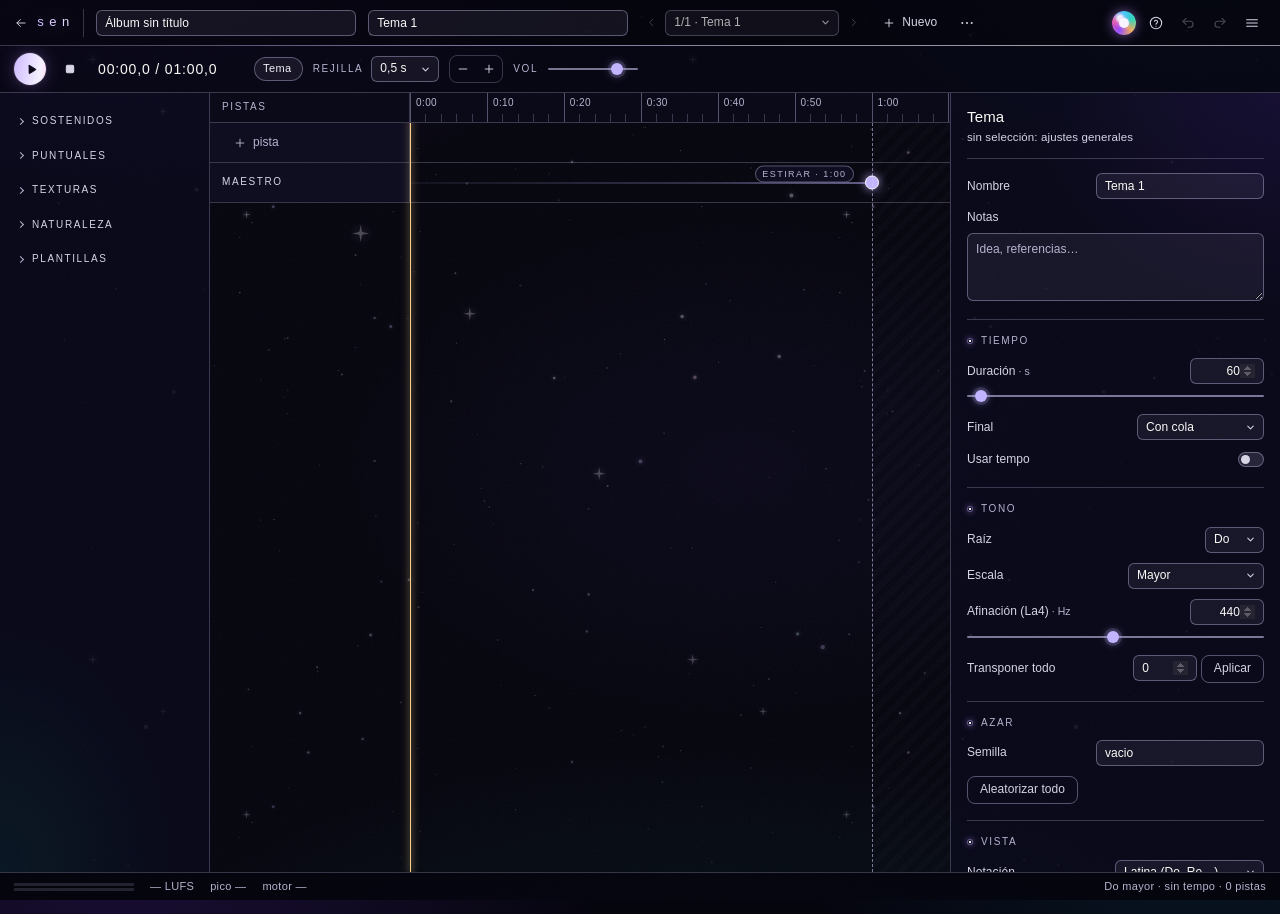
==== commit b22516da: "Lab: banjo, guardado en JSON, orbe a /music, Bichos 07 y acordes por tramo" ====
--- a/index.html
+++ b/index.html
@@ -86,6 +86,7 @@
         </div>
         <span class="save-state" id="save-state" role="status" aria-live="polite" hidden></span>
         <div class="topbar__actions">
+          <a class="ambient-orb" href="music/" aria-label="Ir a los ambientes de sen" title="Ir a los ambientes"><span aria-hidden="true"></span></a>
           <a class="icon-btn help-link" id="help" href="lab/guia.html" target="_blank" rel="noopener" aria-label="Instrucciones (se abre en otra pestaña)" title="Instrucciones (?)"><svg class="i i--help" aria-hidden="true" focusable="false"><use href="#i-help"/></svg></a>
           <button class="icon-btn" id="undo" type="button" aria-label="Deshacer" title="Deshacer (Cmd/Ctrl+Z)"><svg class="i i--undo" aria-hidden="true" focusable="false"><use href="#i-undo"/></svg></button>
           <button class="icon-btn" id="redo" type="button" aria-label="Rehacer" title="Rehacer (Mayús+Cmd/Ctrl+Z)"><svg class="i i--redo" aria-hidden="true" focusable="false"><use href="#i-redo"/></svg></button>
@@ -104,7 +105,7 @@
               </button>
               <button class="menu__item" id="save-project" type="button" role="menuitem" title="Guardar el álbum completo (.sen-album.json) · Cmd/Ctrl+S">
                 <span class="menu__label">Guardar</span>
-                <span class="menu__meta">Álbum completo · Cmd/Ctrl+S</span>
+                <span class="menu__meta" id="save-meta">Álbum completo · Cmd/Ctrl+S</span>
               </button>
               <button class="menu__item" id="fullscreen" type="button" role="menuitem" title="Poner la aplicación en pantalla completa">
                 <span class="menu__label" id="fullscreen-label">Pantalla completa</span>
--- a/lab/lab.css
+++ b/lab/lab.css
@@ -570,6 +570,46 @@
   display: flex;
   gap: 4px;
   align-items: center;
+}
+
+/* Pequeño portal de color de la portada: vuelve a los ambientes. */
+.ambient-orb {
+  position: relative;
+  flex: none;
+  width: 24px;
+  height: 24px;
+  margin-right: 2px;
+  border-radius: 50%;
+  background:
+    radial-gradient(circle at 34% 30%, rgba(255, 255, 255, 0.95) 0 10%, rgba(255, 255, 255, 0.16) 23%, transparent 42%),
+    conic-gradient(from 210deg, #8b3dff, #e0399a, #1fb6ff, #1ad6b0, #f2a24b, #8b3dff);
+  box-shadow:
+    0 0 12px rgba(197, 139, 255, 0.55),
+    inset 0 0 5px rgba(255, 255, 255, 0.35);
+  transition: transform 0.2s var(--ease), box-shadow 0.2s var(--ease);
+  animation: orb-breathe 7s ease-in-out infinite;
+}
+
+.ambient-orb::after {
+  content: "";
+  position: absolute;
+  inset: 7px;
+  border-radius: 50%;
+  background: #f7f4ff;
+  box-shadow: 0 0 7px rgba(224, 184, 255, 0.9);
+}
+
+.ambient-orb:hover {
+  transform: scale(1.12);
+  box-shadow:
+    0 0 18px rgba(197, 139, 255, 0.85),
+    inset 0 0 5px rgba(255, 255, 255, 0.45);
+}
+
+@keyframes orb-breathe {
+  0%,
+  100% { opacity: 0.78; }
+  50% { opacity: 1; }
 }
 
 .topbar__actions .btn--primary {
@@ -1809,6 +1849,36 @@
   text-overflow: ellipsis;
   pointer-events: none;
   text-shadow: 0 1px 2px rgba(0, 0, 6, 0.9), 0 0 6px rgba(0, 0, 6, 0.6);
+}
+
+.el-chords {
+  position: absolute;
+  inset: 0;
+  pointer-events: none;
+}
+
+.el-chord {
+  position: absolute;
+  top: 0;
+  bottom: 0;
+  display: block;
+  padding: 3px 4px;
+  box-sizing: border-box;
+  border-left: 1px solid rgba(255, 255, 255, 0.18);
+  color: var(--ink);
+  font-size: 10px;
+  font-weight: 500;
+  letter-spacing: 0.01em;
+  line-height: 1.1;
+  text-align: center;
+  white-space: nowrap;
+  overflow: hidden;
+  text-overflow: ellipsis;
+  text-shadow: 0 1px 2px rgba(0, 0, 6, 0.9), 0 0 6px rgba(0, 0, 6, 0.65);
+}
+
+.el-chord:first-child {
+  border-left: 0;
 }
 
 .el-dots {
